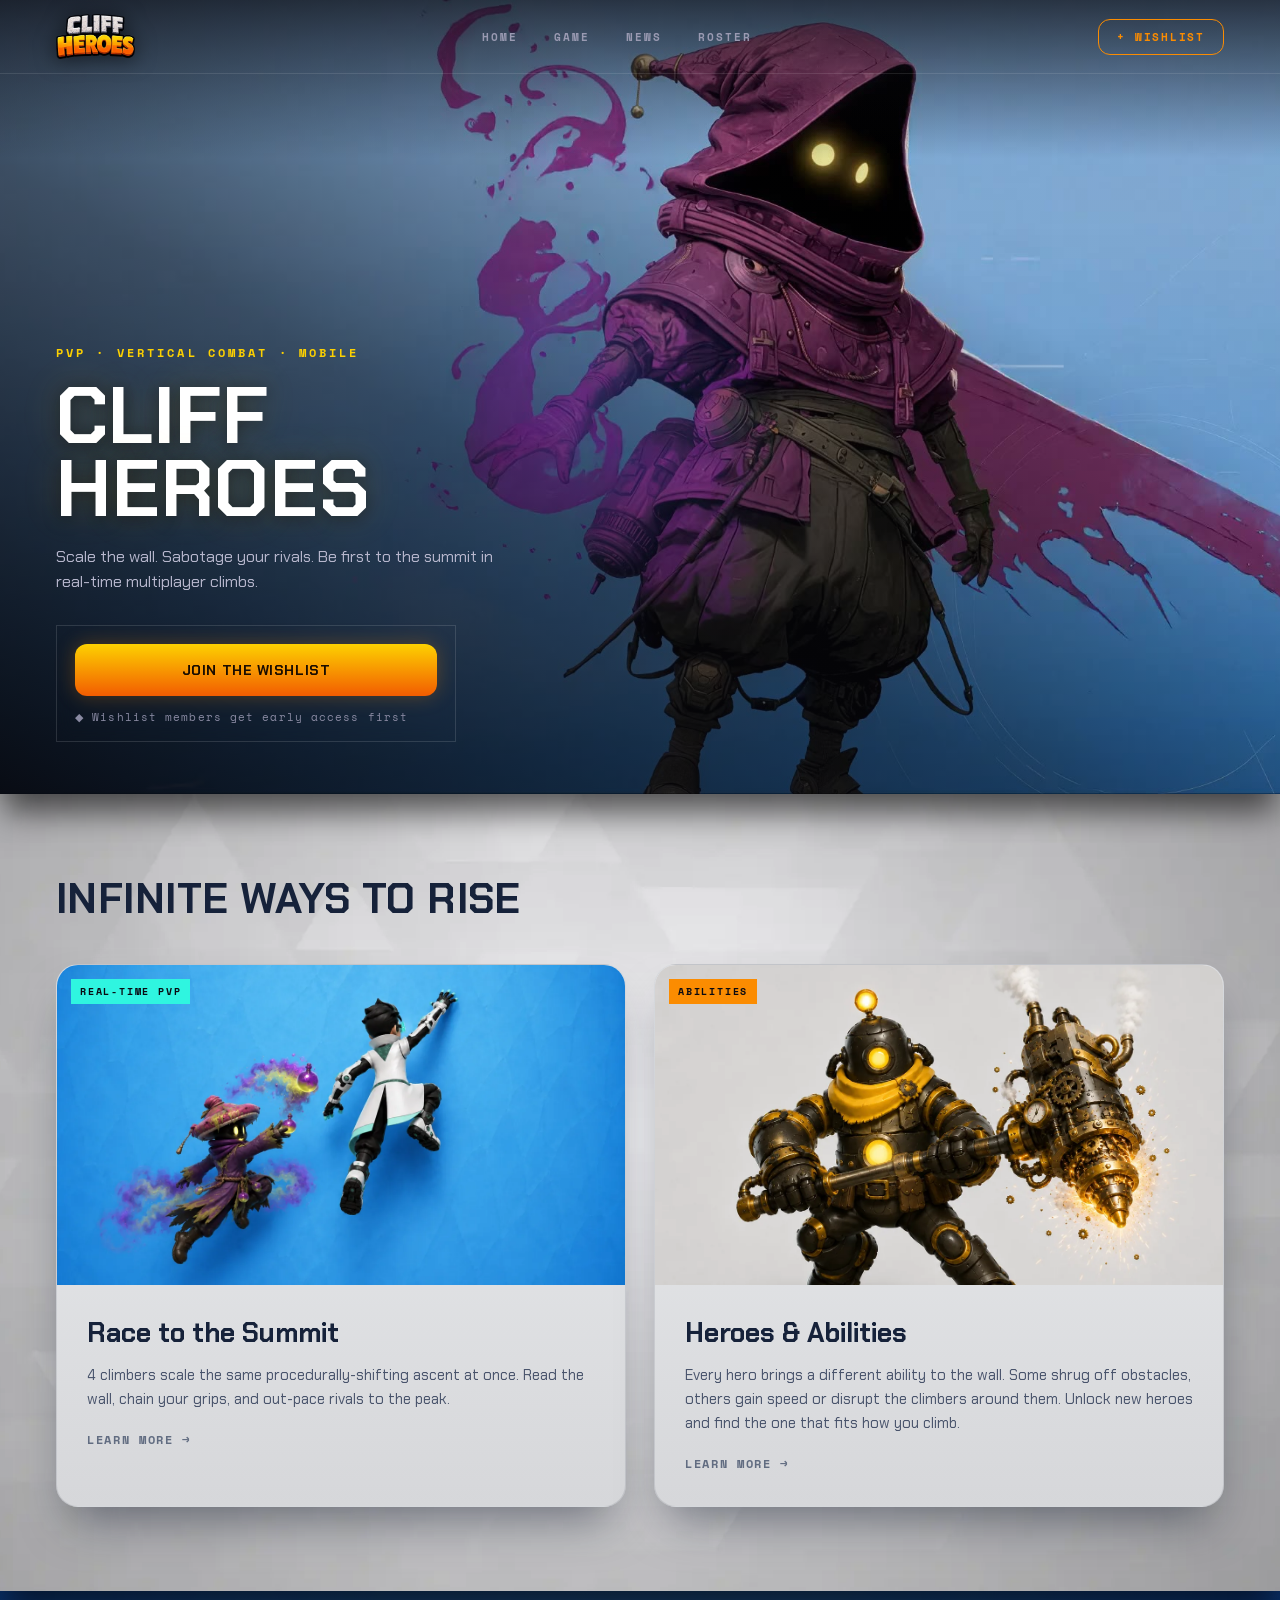
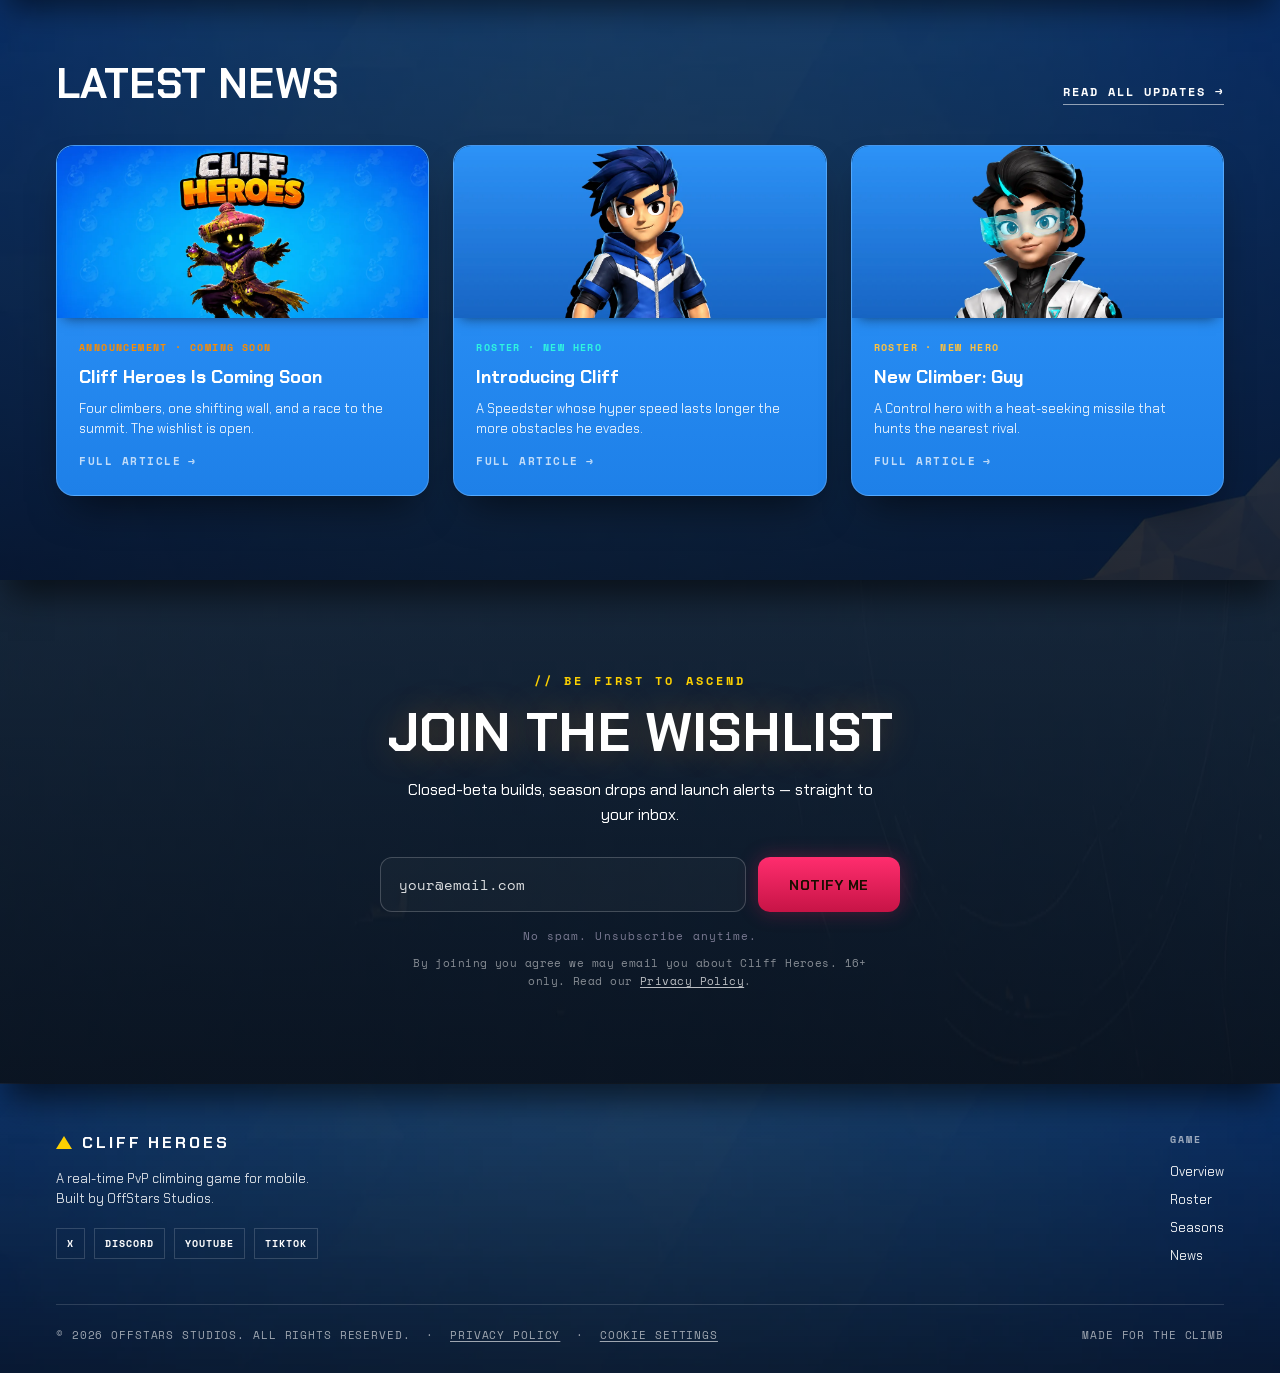
==== index.html @ 2de26230 "Show a FULL ARTICLE cue on news cards The whole news card was already clickable -- .news-card__link:" ====
<!DOCTYPE html>
<html lang="en">
<head>
  <meta charset="utf-8">
  <meta name="viewport" content="width=device-width, initial-scale=1">
  <title>Cliff Heroes - Real-Time PvP Climbing</title>
  <meta name="description" content="Scale the wall. Sabotage your rivals. Be first to the summit in real-time multiplayer climbs. Wishlist Cliff Heroes now.">

  <!-- Icons -->
  <link rel="icon" href="/favicon.ico" sizes="48x48">
  <link rel="icon" href="/assets/favicon-32.png" type="image/png" sizes="32x32">
  <link rel="apple-touch-icon" href="/assets/apple-touch-icon.png">

  <!-- Canonical: /news/<slug> deep links serve this same document, so they
       all point back here rather than competing as duplicate content. -->
  <link rel="canonical" href="https://cliffheroes.com/">

  <!-- Social cards (absolute URLs — crawlers do not resolve relative ones) -->
  <meta property="og:type" content="website">
  <meta property="og:site_name" content="Cliff Heroes">
  <meta property="og:url" content="https://cliffheroes.com/">
  <meta property="og:title" content="Cliff Heroes - Real-Time PvP Climbing">
  <meta property="og:description" content="Scale the wall. Sabotage your rivals. Be first to the summit in real-time multiplayer climbs. Wishlist Cliff Heroes now.">
  <meta property="og:image" content="https://cliffheroes.com/assets/og-image.png">
  <meta property="og:image:width" content="1200">
  <meta property="og:image:height" content="630">
  <meta property="og:image:alt" content="Cliff Heroes logo">
  <meta name="twitter:card" content="summary_large_image">
  <meta name="twitter:title" content="Cliff Heroes - Real-Time PvP Climbing">
  <meta name="twitter:description" content="Scale the wall. Sabotage your rivals. Be first to the summit in real-time multiplayer climbs.">
  <meta name="twitter:image" content="https://cliffheroes.com/assets/og-image.png">

  <!-- Structured data. Only verifiable facts: no ratings, prices or release
       date, since the game is unreleased and none of those exist yet. -->
  <script type="application/ld+json">
  {
    "@context": "https://schema.org",
    "@graph": [
      {
        "@type": "VideoGame",
        "@id": "https://cliffheroes.com/#game",
        "name": "Cliff Heroes",
        "url": "https://cliffheroes.com/",
        "description": "A real-time PvP climbing game for mobile. Four climbers scale the same procedurally-shifting ascent at once, using smoke bombs, grip-traps and alt loadouts to reach the summit first.",
        "image": "https://cliffheroes.com/assets/og-image.png",
        "applicationCategory": "GameApplication",
        "gamePlatform": ["iOS", "Android"],
        "operatingSystem": "iOS, Android",
        "playMode": "MultiPlayer",
        "genre": ["Action", "Sports", "Multiplayer"],
        "inLanguage": "en",
        "publisher": { "@id": "https://cliffheroes.com/#studio" }
      },
      {
        "@type": "Organization",
        "@id": "https://cliffheroes.com/#studio",
        "name": "OffStars Studios",
        "url": "https://cliffheroes.com/",
        "logo": {
          "@type": "ImageObject",
          "url": "https://cliffheroes.com/assets/logo.webp",
          "width": 480,
          "height": 279
        }
      },
      {
        "@type": "WebSite",
        "@id": "https://cliffheroes.com/#website",
        "url": "https://cliffheroes.com/",
        "name": "Cliff Heroes",
        "inLanguage": "en",
        "publisher": { "@id": "https://cliffheroes.com/#studio" }
      }
    ]
  }
  </script>

  <!-- Google Analytics 4 — consent-gated.
       These are dataLayer pushes only: no request, no cookie. gtag.js itself
       is injected by js/consent.js, and only once analytics is allowed. Queuing
       config here keeps dataLayer in the right order, so events fired before
       the visitor decides still resolve correctly if they then accept. -->
  <script>
    window.dataLayer = window.dataLayer || [];
    function gtag(){ dataLayer.push(arguments); }
    gtag('js', new Date());
    gtag('config', 'G-0W4TVPYG7N');
  </script>
  <!-- Vercel Web Analytics (activates once enabled in the Vercel project) -->
  <script>
    window.va = window.va || function () { (window.vaq = window.vaq || []).push(arguments); };
  </script>
  <script defer src="/_vercel/insights/script.js"></script>

  <!-- LCP candidate: paint the hero still as early as possible -->
  <link rel="preload" as="image" href="/assets/hero-poster.jpg" fetchpriority="high">

  <link rel="preconnect" href="https://fonts.googleapis.com">
  <link rel="preconnect" href="https://fonts.gstatic.com" crossorigin>
  <link href="https://fonts.googleapis.com/css2?family=Chakra+Petch:wght@400;500;600;700&family=Space+Mono:wght@400;700&display=swap" rel="stylesheet">
  <link rel="stylesheet" href="/css/styles.css?v=25">
</head>
<body>

  <!-- ============ HERO + NAV ============ -->
  <header class="hero" id="home">
    <!-- preload=metadata: the poster carries first paint, the clip streams in
         after, so the hero video never competes with LCP on mobile -->
    <video class="hero__video" autoplay loop muted playsinline preload="metadata" poster="/assets/hero-poster.jpg">
      <source src="/assets/hero.mp4?v=3" type="video/mp4">
    </video>
    <div class="hero__scrim hero__scrim--corner"></div>
    <div class="hero__scrim hero__scrim--top"></div>

    <nav class="nav" aria-label="Primary">
      <a class="nav__brand" href="#home" aria-label="Cliff Heroes home">
        <img class="nav__logo" src="/assets/logo.webp" alt="Cliff Heroes" width="480" height="279">
      </a>
      <ul class="nav__links">
        <li><a href="#home">HOME</a></li>
        <li><a href="#game">GAME</a></li>
        <li><a href="#news">NEWS</a></li>
        <li><a href="#roster">ROSTER</a></li>
      </ul>
      <a class="btn btn--wishlist-outline nav__cta" href="#wishlist" data-hover-btn>+ WISHLIST</a>
      <button class="nav__burger" aria-label="Open menu" aria-expanded="false" aria-controls="mobile-menu">
        <span></span><span></span><span></span>
      </button>
    </nav>

    <!-- Mobile slide-down menu -->
    <div class="mobile-menu" id="mobile-menu" hidden>
      <div class="mobile-menu__inner">
        <a href="#home">HOME</a>
        <a href="#game">GAME</a>
        <a href="#news">NEWS</a>
        <a href="#roster">ROSTER</a>
        <a class="btn btn--wishlist-outline" href="#wishlist" data-hover-btn>+ WISHLIST</a>
      </div>
    </div>

    <div class="hero__content">
      <p class="kicker kicker--accent">PVP · VERTICAL COMBAT · MOBILE</p>
      <h1 class="hero__title">CLIFF <br>HEROES</h1>
      <p class="hero__lede">Scale the wall. Sabotage your rivals. Be first to the summit in real-time multiplayer climbs.</p>

      <div class="hero__cta">
        <div class="hero__cta-buttons">
          <a class="btn btn--primary" href="#wishlist" data-hover-btn>JOIN THE WISHLIST</a>
        </div>
        <p class="hero__cta-meta"><span aria-hidden="true">◆</span> Wishlist members get early access first</p>
      </div>
    </div>
  </header>

  <!-- ============ BLUE-SKY PLATE (features + news + wishlist) ============ -->
  <main class="plate">

    <!-- FEATURES -->
    <section class="features section--texture-grey" id="game">
      <div class="wrap">
        <h2 class="section-title section-title--dark">INFINITE WAYS TO RISE</h2>
        <div class="features__grid">

          <article class="feature-card" data-hover-btn>
            <div class="feature-card__media feature-card__media--teal" data-pvp-card>
              <img class="feature-card__img" src="/assets/feature-climber.webp" alt="A climber scaling the wall" loading="lazy">
              <video class="feature-card__video" data-pvp-video muted playsinline preload="none" src="/assets/feature-pvp.mp4?v=3"></video>
              <span class="tag tag--teal">REAL-TIME PVP</span>
            </div>
            <div class="feature-card__body">
              <h3>Race to the Summit</h3>
              <p>4 climbers scale the same procedurally-shifting ascent at once. Read the wall, chain your grips, and out-pace rivals to the peak.</p>
              <p class="learn-more"><button class="feature-card__link" type="button" data-article="race-to-the-summit">LEARN MORE <span aria-hidden="true">→</span></button></p>
            </div>
          </article>

          <article class="feature-card" data-hover-btn>
            <div class="feature-card__media feature-card__media--pink" data-pvp-card>
              <img class="feature-card__img" src="/assets/feature-saboteur.webp" alt="A saboteur climber deploying abilities" loading="lazy">
              <video class="feature-card__video" data-pvp-video muted playsinline preload="none" src="/assets/feature-sabotage.mp4?v=2"></video>
              <span class="tag tag--pink">ABILITIES</span>
            </div>
            <div class="feature-card__body">
              <h3>Heroes &amp; Abilities</h3>
              <p>Every hero brings a different ability to the wall. Some shrug off obstacles, others gain speed or disrupt the climbers around them. Unlock new heroes and find the one that fits how you climb.</p>
              <p class="learn-more"><button class="feature-card__link" type="button" data-article="heroes-and-abilities">LEARN MORE <span aria-hidden="true">→</span></button></p>
            </div>
          </article>

        </div>
      </div>
    </section>

    <!-- NEWS -->
    <section class="news section--texture-blue" id="news">
      <div class="wrap">
        <div class="news__head">
          <h2 class="section-title section-title--light">LATEST NEWS</h2>
          <a class="news__all" href="#news">READ ALL UPDATES <span aria-hidden="true">→</span></a>
        </div>
        <div class="news__grid">

          <article class="news-card" data-hover-btn>
            <div class="news-card__thumb news-card__thumb--image news-card__thumb--top">
              <img src="/assets/news-coming-soon.webp" alt="Pedro the Alchemist with the Cliff Heroes logo and a coming soon banner" width="1200" height="675" loading="lazy">
            </div>
            <div class="news-card__body">
              <p class="news-card__meta news-card__meta--pink">ANNOUNCEMENT · COMING SOON</p>
              <h4><button class="news-card__link" type="button" data-article="coming-soon">Cliff Heroes Is Coming Soon</button></h4>
              <p class="news-card__excerpt">Four climbers, one shifting wall, and a race to the summit. The wishlist is open.</p>
              <p class="news-card__more" aria-hidden="true">FULL ARTICLE <span>&rarr;</span></p>
            </div>
          </article>

          <article class="news-card" data-hover-btn>
            <div class="news-card__thumb news-card__thumb--image">
              <img src="/assets/hero-cliff.webp" alt="Cliff, a Speedster hero in a blue jacket" width="1200" height="675" loading="lazy">
            </div>
            <div class="news-card__body">
              <p class="news-card__meta news-card__meta--teal">ROSTER · NEW HERO</p>
              <h4><button class="news-card__link" type="button" data-article="introducing-cliff">Introducing Cliff</button></h4>
              <p class="news-card__excerpt">A Speedster whose hyper speed lasts longer the more obstacles he evades.</p>
              <p class="news-card__more" aria-hidden="true">FULL ARTICLE <span>&rarr;</span></p>
            </div>
          </article>

          <article class="news-card" data-hover-btn>
            <div class="news-card__thumb news-card__thumb--image">
              <img src="/assets/hero-guy.webp" alt="Guy, a Control hero wearing a visor" width="1200" height="675" loading="lazy">
            </div>
            <div class="news-card__body">
              <p class="news-card__meta news-card__meta--gold">ROSTER · NEW HERO</p>
              <h4><button class="news-card__link" type="button" data-article="new-climber-guy">New Climber: Guy</button></h4>
              <p class="news-card__excerpt">A Control hero with a heat-seeking missile that hunts the nearest rival.</p>
              <p class="news-card__more" aria-hidden="true">FULL ARTICLE <span>&rarr;</span></p>
            </div>
          </article>

        </div>
        <a class="btn btn--updates" href="#news" data-hover-btn>READ ALL UPDATES <span aria-hidden="true">→</span></a>
      </div>
    </section>

    <!-- WISHLIST BAND -->
    <section class="wishlist" id="wishlist" data-wishlist-section>
      <video class="wishlist__video" data-wishlist-video muted playsinline preload="metadata" src="/assets/wishlist.mp4?v=2"></video>
      <div class="wishlist__scrim"></div>
      <div class="wrap wishlist__inner">
        <p class="kicker kicker--accent">// BE FIRST TO ASCEND</p>
        <h2 class="wishlist__title">JOIN THE WISHLIST</h2>
        <p class="wishlist__lede">Closed-beta builds, season drops and launch alerts — straight to your inbox.</p>

        <form class="wishlist__form" novalidate>
          <input class="wishlist__input" type="email" name="email" placeholder="your@email.com" aria-label="Email address" required>
          <!-- honeypot: invisible to humans, bots fill it and get silently dropped -->
          <input class="wishlist__hp" type="text" name="team_name" tabindex="-1" autocomplete="off" aria-hidden="true">
          <button class="btn btn--primary wishlist__submit" type="submit" data-hover-btn data-wishlist-btn>NOTIFY ME</button>
        </form>
        <p class="wishlist__note" role="status">No spam. Unsubscribe anytime.</p>
        <p class="wishlist__fineprint">
          By joining you agree we may email you about Cliff Heroes. 16+ only.
          Read our <a href="/privacy">Privacy Policy</a>.
        </p>
      </div>
    </section>

  </main>

  <!-- ============ FOOTER ============ -->
  <footer class="footer section--texture-blue" id="roster">
    <div class="wrap">
      <div class="footer__top">
        <div class="footer__brand">
          <div class="footer__logo">
            <span class="brand-mark" aria-hidden="true"></span>
            <span class="brand-name">CLIFF HEROES</span>
          </div>
          <p class="footer__blurb">A real-time PvP climbing game for mobile. Built by OffStars Studios.</p>
          <div class="footer__socials">
            <a href="#">X</a>
            <a href="#">DISCORD</a>
            <a href="#">YOUTUBE</a>
            <a href="#">TIKTOK</a>
          </div>
        </div>
        <nav class="footer__cols" aria-label="Footer">
          <div class="footer__col">
            <p class="footer__col-title">GAME</p>
            <a href="#game">Overview</a>
            <a href="#roster">Roster</a>
            <a href="#">Seasons</a>
            <a href="#news">News</a>
          </div>
        </nav>
      </div>
      <div class="footer__bar">
        <span>© 2026 OFFSTARS STUDIOS. ALL RIGHTS RESERVED. &nbsp;&middot;&nbsp; <a class="footer__legal" href="/privacy">PRIVACY POLICY</a> &nbsp;&middot;&nbsp; <button class="footer__legal footer__legal--btn" type="button" data-consent-settings>COOKIE SETTINGS</button></span>
        <span>MADE FOR THE CLIMB</span>
      </div>
    </div>
  </footer>

  <script src="/js/consent.js?v=1"></script>
  <script src="/js/news-data.js?v=6"></script>
  <script src="/js/main.js?v=19"></script>
</body>
</html>
---- css/styles.css ----
/* ============================================================
   The Ascenders — Landing Page
   Neon-noir aesthetic. Recreated from the design handoff.
   ============================================================ */

:root {
  --bg-noir:      #07070c;
  --teal:         #2ff5e0;
  /* Primary accent: sampled from the "HEROES" lettering in the logo */
  --primary:      #fb8c01;        /* representative solid (mid of the gradient) */
  --primary-hover:#e06a01;
  --primary-glow: 251, 140, 1;    /* rgb triplet for rgba() glows */
  --primary-top:  #fdd101;        /* logo gradient: golden yellow */
  --primary-bot:  #f25c01;        /* logo gradient: deep orange */
  --primary-top-h:#fdc501;
  --primary-bot-h:#dd4f01;
  /* logo yellow, used for accents outside the buttons */
  --yellow:       #fdd101;
  --yellow-glow:  253, 209, 1;
  --gold:         #ffc23d;
  --text-light:   #e9e9f2;
  --text-mut:     #b6b6cc;
  --ink:          #16223a;   /* dark headings on light cards */
  --ink-soft:     #48536b;
  --ink-faint:    #616c81;
  --frame-a:      #435a73;
  --frame-b:      #435b74;

  --font-display: 'Chakra Petch', sans-serif;
  --font-mono:    'Space Mono', monospace;

  --wrap-max:     1440px;
  --pad-x:        56px;
}

* { box-sizing: border-box; }

html { scroll-behavior: smooth; }

body {
  margin: 0;
  font-family: var(--font-display);
  color: var(--text-light);
  background: linear-gradient(180deg, var(--frame-a), var(--frame-b));
  -webkit-font-smoothing: antialiased;
  overflow-x: hidden;
}

::selection { background: var(--primary); color: #fff; }

img, video { display: block; }

a { color: inherit; text-decoration: none; }

.wrap {
  max-width: var(--wrap-max);
  margin: 0 auto;
  padding-left: var(--pad-x);
  padding-right: var(--pad-x);
}

/* ---------- shared bits ---------- */
.kicker {
  margin: 0;
  font: 700 12px var(--font-mono);
  letter-spacing: .26em;
}
.kicker--accent { color: var(--yellow); }

.brand-mark {
  width: 0; height: 0;
  border-left: 9px solid transparent;
  border-right: 9px solid transparent;
  border-bottom: 15px solid var(--yellow);
  filter: drop-shadow(0 0 6px rgba(var(--yellow-glow), .7));
}
.brand-name {
  font: 700 19px var(--font-display);
  letter-spacing: .2em;
  color: #fff;
}

.section-title {
  margin: 0;
  font: 700 clamp(30px, 3.4vw, 42px)/1.0 var(--font-display);
  letter-spacing: .01em;
}
.section-title--dark  { color: var(--ink); }
.section-title--light { color: #fff; }

/* ---------- buttons ---------- */
.btn {
  display: inline-flex;
  align-items: center;
  gap: 8px;
  border-radius: 12px;
  font: 700 14px var(--font-display);
  letter-spacing: .04em;
  cursor: pointer;
  border: 1px solid transparent;
  white-space: nowrap;
  transition: outline-color .15s ease, transform .15s ease;
}
[data-hover-btn] { outline: 2px solid transparent; outline-offset: 3px; }
[data-hover-btn]:hover { outline-color: #fff; }

.btn--primary {
  /* flat brand gradient lifted straight from the logo's HEROES lettering.
     origin/repeat are pinned so the 1px transparent border on .btn doesn't
     fall outside the gradient box and wrap to the opposite end colour. */
  background-image: linear-gradient(180deg, var(--primary-top), var(--primary-bot));
  background-origin: border-box;
  background-repeat: no-repeat;
  color: #1a0d00;
  padding: 16px 28px;
  box-shadow: 0 0 20px rgba(var(--primary-glow), .28);
  transition: background .15s ease, box-shadow .15s ease, outline-color .15s ease, transform .15s ease;
}
.btn--primary:hover {
  /* background-image (not the `background` shorthand) so background-origin
     stays border-box and the 1px border edge keeps matching the gradient */
  background-image: linear-gradient(180deg, var(--primary-top-h), var(--primary-bot-h));
  box-shadow: 0 0 24px rgba(var(--primary-glow), .38);
}
.btn--ghost {
  border-color: var(--teal);
  color: var(--teal);
  padding: 16px 26px;
  background: transparent;
}
.btn--wishlist-outline {
  border-color: var(--primary);
  color: var(--primary);
  padding: 9px 18px;
  font: 700 11px var(--font-mono);
  letter-spacing: .16em;
  transition: border-color .15s ease, color .15s ease, outline-color .15s ease;
}
.btn--wishlist-outline:hover {
  border-color: var(--primary-hover);
  color: var(--primary-hover);
}
.btn--updates {
  display: none; /* mobile-only list button; shown < 900px */
  justify-content: center;
  width: 100%;
  margin-top: 20px;
  padding: 13px;
  border-color: rgba(255,255,255,.55);
  color: #fff;
  font: 700 11px var(--font-mono);
  letter-spacing: .14em;
}

/* ============================================================
   HERO + NAV
   ============================================================ */
.hero {
  position: relative;
  min-height: 794px;
  overflow: hidden;
  z-index: 5;
  box-shadow: 0 22px 30px -4px rgba(0,0,0,.6);
}
.hero__video {
  position: absolute; inset: 0;
  width: 100%; height: 100%;
  object-fit: cover; object-position: center;
  z-index: 0;
}
.hero__scrim { position: absolute; inset: 0; z-index: 1; pointer-events: none; }
.hero__scrim--corner {
  background: linear-gradient(to top right, rgba(7,7,12,.96) 0%, rgba(7,7,12,.6) 40%, rgba(7,7,12,.1) 70%);
}
.hero__scrim--top {
  background: linear-gradient(to bottom, rgba(7,7,12,.72) 0%, transparent 20%);
}

/* nav */
.nav {
  position: relative;
  z-index: 3;
  display: flex;
  align-items: center;
  justify-content: space-between;
  flex-wrap: wrap;
  gap: 14px;
  min-height: 74px;
  padding: 13px var(--pad-x);
  border-bottom: 1px solid rgba(255,255,255,.1);
  max-width: var(--wrap-max);
  margin: 0 auto;
}
.nav__brand { display: flex; align-items: center; gap: 11px; }
.nav__logo {
  height: 46px;
  width: auto;
  object-fit: contain;
  /* lifts the logo off the video without a hard box */
  filter: drop-shadow(0 2px 10px rgba(0,0,0,.55));
}
.nav__links {
  display: flex;
  align-items: center;
  gap: 36px;
  margin: 0; padding: 0;
  list-style: none;
  font: 700 11px var(--font-mono);
  letter-spacing: .18em;
  color: #9a9ab2;
}
.nav__links a { transition: color .15s ease; }
.nav__links a:hover { color: #fff; }

.nav__burger {
  display: none;
  width: 44px; height: 44px;      /* touch minimum; bars stay 20px */
  margin-right: -11px;            /* keeps the glyph optically on the edge */
  flex-direction: column;
  align-items: center;
  justify-content: center;
  gap: 4px;
  background: none;
  border: 0;
  padding: 0;
  cursor: pointer;
}
.nav__burger span {
  width: 20px; height: 2px;
  background: #d4d4e2;
  border-radius: 1px;
  transition: transform .25s ease, opacity .18s ease, background-color .18s ease;
}
/* Open state folds the three bars into an X. Bars sit 6px either side of
   centre (2px tall, 4px gap), so 6px of travel meets in the middle. */
.nav__burger[aria-expanded="true"] span { background: #fff; }
.nav__burger[aria-expanded="true"] span:nth-child(1) { transform: translateY(6px) rotate(45deg); }
.nav__burger[aria-expanded="true"] span:nth-child(2) { opacity: 0; transform: scaleX(.3); }
.nav__burger[aria-expanded="true"] span:nth-child(3) { transform: translateY(-6px) rotate(-45deg); }

.mobile-menu[hidden] { display: none; }
/* Opens by animating grid-template-rows 0fr -> 1fr, which resolves to the
   content's own height, so the reveal stays exact if the menu ever gains a
   link. The row must own the height alone: block padding on __inner cannot
   shrink below itself and would leave a strip showing when collapsed, so the
   vertical rhythm is carried by child margins instead. */
.mobile-menu {
  position: relative;
  z-index: 3;
  display: grid;
  grid-template-rows: 0fr;
  background: rgba(7,7,12,.92);
  border-bottom: 1px solid rgba(255,255,255,.1);
  transition: grid-template-rows .34s cubic-bezier(.32,.72,0,1);
}
.mobile-menu.is-open { grid-template-rows: 1fr; }
.mobile-menu__inner {
  min-height: 0;
  overflow: hidden;
  display: flex;
  flex-direction: column;
  gap: 4px;
  padding-inline: var(--pad-x);
}
.mobile-menu__inner > :first-child { margin-top: 10px; }
/* Items rise in behind the panel, staggered, so the reveal reads as one
   motion rather than a box that snaps open. Closing drops the delays so
   everything leaves together. */
.mobile-menu__inner > * {
  opacity: 0;
  transform: translateY(-6px);
  transition: opacity .2s ease, transform .2s ease;
}
.mobile-menu.is-open .mobile-menu__inner > * {
  opacity: 1;
  transform: none;
  transition-duration: .28s;
}
.mobile-menu.is-open .mobile-menu__inner > :nth-child(1) { transition-delay: .05s; }
.mobile-menu.is-open .mobile-menu__inner > :nth-child(2) { transition-delay: .09s; }
.mobile-menu.is-open .mobile-menu__inner > :nth-child(3) { transition-delay: .13s; }
.mobile-menu.is-open .mobile-menu__inner > :nth-child(4) { transition-delay: .17s; }
.mobile-menu.is-open .mobile-menu__inner > :nth-child(5) { transition-delay: .21s; }
/* :not(.btn) matters: this rule outranks .btn--wishlist-outline, so without
   it the CTA loses its horizontal padding and renders cramped. */
.mobile-menu a:not(.btn) {
  font: 700 12px var(--font-mono);
  letter-spacing: .18em;
  color: #cfcfe0;
  padding: 12px 0;
}
.mobile-menu .btn {
  align-self: stretch;      /* full-width CTA reads as deliberate */
  justify-content: center;
  margin-top: 12px;
  margin-bottom: 18px;      /* stands in for the panel's old bottom padding */
}

/* hero content */
.hero__content {
  position: absolute;
  left: var(--pad-x);
  bottom: 52px;
  max-width: 660px;
  z-index: 2;
}
.hero__content .kicker { margin-bottom: 18px; }
.hero__title {
  margin: 0;
  font: 700 clamp(48px, 6.2vw, 86px)/0.92 var(--font-display);
  letter-spacing: .01em;
  color: #fff;
  /* subtle warm halo + a soft dark shadow to keep the type legible on video */
  text-shadow: 0 0 38px rgba(var(--yellow-glow), .18), 0 2px 16px rgba(7,7,12,.5);
}
.hero__lede {
  margin: 20px 0 0;
  max-width: 440px;
  font: 400 16px/1.55 var(--font-display);
  color: var(--text-mut);
}
.hero__cta {
  margin-top: 30px;
  display: inline-block;
  min-width: 400px;
  backdrop-filter: blur(8px);
  border: 1px solid rgba(255,255,255,.13);
  padding: 18px 18px 16px;
}
.hero__cta-buttons { display: flex; gap: 12px; flex-wrap: wrap; }
/* single CTA fills the width of its framed container */
.hero__cta-buttons .btn { flex: 1; justify-content: center; }
.hero__cta-meta {
  margin: 13px 0 0;
  font: 400 11px var(--font-mono);
  letter-spacing: .1em;
  color: #8a8aa2;
}

/* ============================================================
   BLUE-SKY PLATE
   ============================================================ */
.plate {
  position: relative;
  z-index: 2;
  background:
    linear-gradient(rgba(7,14,26,.55), rgba(7,14,26,.55)),
    url('../assets/section-bg.webp') center top / 100% 100% no-repeat;
}
.section--texture-grey {
  background: url('../assets/texture-grey.webp') center / cover no-repeat;
}
.section--texture-blue {
  background:
    /* Dark noir wash: pulls the bright blue plate toward the page's #07070c base */
    linear-gradient(rgba(9,12,26,.66), rgba(7,9,18,.86)),
    url('../assets/texture-blue.webp') center / cover no-repeat;
}

/* ---------- FEATURES ---------- */
.features {
  position: relative;
  z-index: 4;
  padding: 84px 0;
  box-shadow: 0 24px 30px -8px rgba(0,0,0,.55);
}
.features__grid {
  display: grid;
  grid-template-columns: repeat(auto-fit, minmax(300px, 1fr));
  gap: 28px;
  margin-top: 44px;
}
.feature-card {
  border: 1px solid rgba(20,32,54,.10);
  border-radius: 22px;
  overflow: hidden;
  background: linear-gradient(180deg, #eceef0, #d6d7da);
  box-shadow: 0 26px 48px -16px rgba(15,23,42,.5);
}
.feature-card__media {
  position: relative;
  height: 320px;
  overflow: hidden;
  cursor: pointer;
  background: #e8e8ee;
}
.feature-card__media--teal {
  background: radial-gradient(circle at 50% 55%, rgba(47,245,224,.16), transparent 62%), #e8e8ee;
}
.feature-card__media--pink {
  background: radial-gradient(circle at 50% 55%, rgba(var(--primary-glow),.18), transparent 62%), #e8e8ee;
}
.feature-card__img {
  position: absolute; inset: 0;
  width: 100%; height: 100%;
  object-fit: cover;
  object-position: center 22%;
}
.feature-card__media--pink .feature-card__img { object-position: center 18%; }
.feature-card__video {
  position: absolute; inset: 0;
  width: 100%; height: 100%;
  object-fit: cover;
  opacity: 0;
  transition: opacity .25s ease;
  z-index: 1;
  pointer-events: none;
}
.feature-card__body { padding: 30px 30px 34px; }
.feature-card__body h3 {
  margin: 0;
  font: 700 27px var(--font-display);
  color: var(--ink);
}
.feature-card__body p {
  margin: 13px 0 0;
  font: 400 15px/1.6 var(--font-display);
  color: var(--ink-soft);
}
.learn-more {
  margin-top: 20px !important;
  font: 700 12px var(--font-mono) !important;
  letter-spacing: .14em;
  color: var(--ink-faint) !important;
}
/* The card opens its article; this button carries keyboard access while the
   whole card handles pointer clicks (see main.js). */
.feature-card { cursor: pointer; }
.feature-card__link {
  margin: 0; padding: 0; border: 0;
  background: none;
  font: inherit;
  letter-spacing: inherit;
  color: inherit;
  cursor: pointer;
}
.feature-card__link:focus { outline: none; }
.feature-card__link:focus-visible { outline: 2px solid var(--ink); outline-offset: 3px; }
@supports selector(:has(*)) {
  .feature-card__link:focus-visible { outline: none; }
  .feature-card:has(.feature-card__link:focus-visible) { outline: 2px solid #fff; outline-offset: 3px; }
}

.tag {
  position: absolute;
  top: 14px; left: 14px;
  z-index: 2;
  font: 700 10px var(--font-mono);
  letter-spacing: .18em;
  color: #0a0a12;
  padding: 5px 9px;
}
.tag--teal { background: var(--teal); }
.tag--pink { background: var(--primary); }

/* ---------- NEWS ---------- */
.news {
  position: relative;
  z-index: 3;
  padding: 72px 0 84px;
  box-shadow: 0 24px 30px -8px rgba(0,0,0,.55);
}
.news__head {
  display: flex;
  align-items: flex-end;
  justify-content: space-between;
  gap: 24px;
}
.news__all {
  font: 700 12px var(--font-mono);
  letter-spacing: .16em;
  color: #fff;
  border-bottom: 1px solid rgba(255,255,255,.55);
  padding-bottom: 4px;
}
.news__grid {
  display: grid;
  grid-template-columns: repeat(auto-fit, minmax(230px, 1fr));
  gap: 24px;
  margin-top: 40px;
}
.news-card {
  background: linear-gradient(180deg, #2f97fd, #1e80e8);
  border: 1px solid rgba(255,255,255,.18);
  border-radius: 18px;
  overflow: hidden;
  box-shadow: 0 22px 40px -16px rgba(0,0,0,.6);
  position: relative;   /* anchors the stretched link below */
  cursor: pointer;
}
/* The title button is the real control; ::after stretches its hit area over
   the whole card, so the card is clickable while the markup stays valid and
   the <h4> heading (and its accessible name) is preserved. */
.news-card__link {
  margin: 0;
  padding: 0;
  border: 0;
  background: none;
  font: inherit;
  color: inherit;
  text-align: left;
  cursor: pointer;
}
.news-card__link::after {
  content: "";
  position: absolute;
  inset: 0;
  z-index: 1;
}
/* Keyboard-only focus ring. :focus-within would also match when focus is
   restored to the card after closing the overlay, leaving a stuck outline. */
.news-card__link:focus { outline: none; }
.news-card__link:focus-visible { outline: 2px solid #fff; outline-offset: 3px; }
/* Where :has() is supported, lift the ring to the whole card. */
@supports selector(:has(*)) {
  .news-card__link:focus-visible { outline: none; }
  .news-card:has(.news-card__link:focus-visible) { outline: 2px solid #fff; outline-offset: 3px; }
}
.news-card__thumb {
  height: 172px;
  display: flex;
  align-items: center;
  justify-content: center;
  background: repeating-linear-gradient(135deg, #1c3554, #1c3554 9px, #122843 9px, #122843 18px);
  font: 700 10px var(--font-mono);
  letter-spacing: .16em;
  color: #5a5a72;
}
/* Thumb carrying real art instead of the striped placeholder.
   The art's own blue background sits right against the blue card, so a soft
   shadow casts onto the body to separate the two. */
.news-card__thumb--image {
  padding: 0;
  background: #0a0f1c;
  position: relative;
  z-index: 1;
  box-shadow: 0 7px 12px -7px rgba(4, 10, 24, .6);
}
.news-card__thumb--image img {
  width: 100%; height: 100%;
  object-fit: cover;
  display: block;
}
/* The Coming Soon banner carries the logo along its top edge, and the card is
   wider than 16:9, so a centred crop slices straight through it. Anchor to the
   top instead; the cost is Pedro's lower body, which the strip never fit. */
.news-card__thumb--top img { object-position: center top; }

.news-card__body { padding: 22px 22px 26px; }
.news-card__meta {
  margin: 0;
  font: 700 10px var(--font-mono);
  letter-spacing: .14em;
}
.news-card__meta--pink { color: var(--primary); }
.news-card__meta--teal { color: var(--teal); }
.news-card__meta--gold { color: var(--gold); }
.news-card__body h4 {
  margin: 11px 0 0;
  font: 700 18px/1.25 var(--font-display);
  color: #fff;
}
.news-card__excerpt {
  margin: 10px 0 0;
  font: 400 13px/1.55 var(--font-display);
  color: rgba(255,255,255,.85);
}
/* Click affordance on news cards. The whole card is already clickable via
   .news-card__link::after (a stretched link), but nothing said so -- on mobile
   especially, where the excerpt is hidden and only a title showed. Purely
   decorative: making it a second button would nest an interactive element
   inside the stretched link and double-fire the overlay. */
.news-card__more {
  display: flex;
  align-items: center;
  gap: 7px;
  margin: 14px 0 0;
  font: 700 11px var(--font-mono);
  letter-spacing: .14em;
  color: rgba(255,255,255,.72);
  transition: color .15s ease;
}
.news-card__more span { transition: transform .15s ease; }
.news-card:hover .news-card__more { color: #fff; }
.news-card:hover .news-card__more span { transform: translateX(3px); }

/* ---------- WISHLIST BAND ---------- */
.wishlist {
  position: relative;
  z-index: 2;
  padding: 92px var(--pad-x);
  text-align: center;
  overflow: hidden;
  box-shadow: 0 24px 30px -8px rgba(0,0,0,.6);
}
.wishlist__video {
  position: absolute; inset: 0;
  width: 100%; height: 100%;
  object-fit: cover;
  z-index: 0;
  pointer-events: none;
}
.wishlist__scrim {
  position: absolute; inset: 0;
  background: linear-gradient(180deg, rgba(7,7,12,.55), rgba(7,7,12,.78));
  z-index: 1;
  pointer-events: none;
}
.wishlist__inner { position: relative; z-index: 2; padding: 0; }
.wishlist__title {
  margin: 16px auto 0;
  max-width: 760px;
  font: 700 54px/1.02 var(--font-display);
  color: #fff;
  text-shadow: 0 0 36px rgba(var(--primary-glow),.3);
}
.wishlist__lede {
  margin: 18px auto 0;
  max-width: 480px;
  font: 400 16px/1.55 var(--font-display);
  color: #fff;
}
.wishlist__form {
  margin: 30px auto 0;
  display: flex;
  gap: 12px;
  justify-content: center;
  max-width: 520px;
}
.wishlist__input {
  flex: 1;
  min-width: 0;
  border: 1px solid rgba(255,255,255,.2);
  background: rgba(255,255,255,.03);
  padding: 16px 18px;
  border-radius: 12px;
  text-align: left;
  font: 400 14px var(--font-mono);
  color: #fff;
}
.wishlist__input::placeholder { color: rgba(255,255,255,.85); }
.wishlist__input:focus {
  outline: 2px solid var(--teal);
  outline-offset: 2px;
}
.wishlist__submit { padding: 16px 30px; }
.wishlist__submit[disabled] { opacity: .65; cursor: wait; }
/* honeypot field: removed from every human interaction path */
.wishlist__hp {
  position: absolute;
  left: -9999px;
  width: 1px; height: 1px;
  opacity: 0;
  pointer-events: none;
}
.wishlist__note {
  margin-top: 16px;
  font: 400 11px var(--font-mono);
  letter-spacing: .1em;
  color: #7a7a92;
}
.wishlist__note--ok { color: var(--teal); }
.wishlist__note--err { color: var(--primary); }

/* ============================================================
   FOOTER
   ============================================================ */
.footer {
  position: relative;
  z-index: 1;
  border-top: 1px solid rgba(255,255,255,.07);
  padding: 48px 0 30px;
}
.footer__top {
  display: flex;
  justify-content: space-between;
  flex-wrap: wrap;
  gap: 48px;
}
.footer__brand { max-width: 280px; }
.footer__logo { display: flex; align-items: center; gap: 10px; }
.footer__logo .brand-mark {
  border-left-width: 8px; border-right-width: 8px; border-bottom-width: 13px;
  filter: none;
}
.footer__logo .brand-name { font-size: 16px; letter-spacing: .18em; }
.footer__blurb {
  margin: 16px 0 0;
  font: 400 13px/1.6 var(--font-display);
  color: rgba(255,255,255,.82);
}
.footer__socials {
  display: flex;
  gap: 9px;
  margin-top: 18px;
  font: 700 10px var(--font-mono);
  letter-spacing: .1em;
  color: #fff;
}
.footer__socials a {
  border: 1px solid rgba(255,255,255,.16);
  padding: 7px 10px;
  transition: border-color .15s ease;
}
.footer__socials a:hover { border-color: rgba(255,255,255,.5); }

.footer__cols { display: flex; gap: 72px; flex-wrap: wrap; }
.footer__col { display: flex; flex-direction: column; gap: 11px; }
.footer__col-title {
  margin: 0 0 5px;
  font: 700 10px var(--font-mono);
  letter-spacing: .2em;
  color: rgba(255,255,255,.6);
}
.footer__col a {
  font: 400 13px var(--font-display);
  color: rgba(255,255,255,.9);
  transition: color .15s ease;
}
.footer__col a:hover { color: #fff; }

.footer__bar {
  margin-top: 40px;
  padding-top: 22px;
  border-top: 1px solid rgba(255,255,255,.14);
  display: flex;
  justify-content: space-between;
  gap: 12px;
  flex-wrap: wrap;
  font: 400 11px var(--font-mono);
  letter-spacing: .08em;
  color: rgba(255,255,255,.6);
}

/* ============================================================
   404 PAGE
   ============================================================ */
.notfound {
  min-height: 100vh;
  min-height: 100dvh;
  display: flex;
  align-items: center;
  justify-content: center;
  padding: 48px var(--pad-x);
  background:
    linear-gradient(rgba(7,14,26,.72), rgba(7,14,26,.92)),
    url('../assets/section-bg.webp') center / cover no-repeat, var(--bg-noir);
  text-align: center;
}
.notfound__inner { max-width: 560px; }
.notfound__brand img {
  width: 200px; height: auto; margin: 0 auto 34px;
  filter: drop-shadow(0 2px 12px rgba(0,0,0,.55));
}
.notfound .kicker { margin-bottom: 16px; }
.notfound__title {
  margin: 0;
  font: 700 clamp(34px, 6vw, 58px)/1.0 var(--font-display);
  color: #fff;
  text-shadow: 0 0 38px rgba(var(--yellow-glow), .18), 0 2px 16px rgba(7,7,12,.5);
}
.notfound__lede {
  margin: 20px auto 32px;
  max-width: 420px;
  font: 400 16px/1.6 var(--font-display);
  color: var(--text-mut);
}
.notfound .btn--primary { justify-content: center; }

/* ============================================================
   ARTICLE OVERLAY — full article in a modal, opened from a news card
   Structure/spacing/motion per the design handoff; palette mapped onto
   this site's tokens (the handoff's pink was retired for the logo orange).
   ============================================================ */
@keyframes artScrimIn { from { opacity: 0; } to { opacity: 1; } }
@keyframes artPanelIn {
  from { opacity: 0; transform: translateY(22px) scale(.985); }
  to   { opacity: 1; transform: none; }
}
@keyframes artScrimOut { from { opacity: 1; } to { opacity: 0; } }

.article-scrim {
  position: fixed;
  inset: 0;
  z-index: 9000;
  display: flex;
  align-items: center;
  justify-content: center;
  padding: 44px 24px;
  background: rgba(4, 7, 16, .84);
  backdrop-filter: blur(9px);
  -webkit-backdrop-filter: blur(9px);
  overscroll-behavior: contain;
  font-family: var(--font-display);
  animation: artScrimIn .18s ease both;
}
.article-scrim[hidden] { display: none; }
.article-scrim.is-closing { animation: artScrimOut .15s ease both; }

.article {
  position: relative;
  width: min(880px, 100%);
  max-height: 86vh;
  overflow-y: auto;
  background: linear-gradient(180deg, #101b2e, #0a0f1c);
  border: 1px solid rgba(47, 245, 224, .22);
  border-radius: 22px;
  box-shadow: 0 44px 100px rgba(0, 0, 0, .72);
  color: #e9e9f2;
  animation: artPanelIn .26s cubic-bezier(.2, .8, .2, 1) both;
}
/* The panel is a tabindex="-1" target focused programmatically so screen
   readers enter the dialog; the UA ring around the whole modal is noise.
   Every control inside keeps its own visible focus indicator. */
.article:focus,
.article:focus-visible { outline: none; }
/* per-article accent (handoff pink -> our primary orange) */
.article[data-accent="primary"] { --art-accent: var(--primary); --art-accent-rgb: var(--primary-glow); }
.article[data-accent="teal"]    { --art-accent: var(--teal);    --art-accent-rgb: 47, 245, 224; }
.article[data-accent="gold"]    { --art-accent: var(--gold);    --art-accent-rgb: 255, 194, 61; }

/* Close: 38px visual circle inside a 44px hit area (touch minimum).
   Offset by 3px so the circle still lands on the handoff's 20/20. */
/* Bare glyph, no circle chrome. The 44x44 box keeps the touch target while
   the hover/focus treatment sits on the ✕ itself. */
.article__close {
  position: absolute;
  top: 16px; right: 16px;
  z-index: 4;
  width: 44px; height: 44px;
  display: flex; align-items: center; justify-content: center;
  padding: 0; margin: 0;
  background: none; border: 0;
  border-radius: 50%;
  cursor: pointer;
  font: 700 18px var(--font-mono);
  line-height: 1;
  color: rgba(255, 255, 255, .78);
  text-shadow: 0 1px 6px rgba(0, 0, 0, .65);   /* legible over any hero art */
  transition: color .15s ease, transform .15s ease;
}
.article__close:hover { color: #fff; transform: scale(1.18); }
.article__close:active { transform: scale(1.02); }
.article__close:focus-visible { outline: 2px solid #fff; outline-offset: 2px; }
@media (prefers-reduced-motion: reduce) {
  .article__close { transition: color .15s ease; }
  .article__close:hover,
  .article__close:active { transform: none; }
}

/* ---- Light variant: matches the bright "Infinite Ways to Rise" section ----
   Same structure as the dark panel, repainted for the light card palette.
   Accents are darkened per-theme because the neon teal/orange are unreadable
   as small text on a light surface. */
.article--light {
  background: linear-gradient(180deg, #f5f6f7, #dcdee1);
  border-color: rgba(20, 32, 54, .14);
  color: var(--ink);
}
.article--light[data-accent="teal"]    { --art-accent: #0c8578; --art-accent-rgb: 12, 133, 120; }
.article--light[data-accent="primary"] { --art-accent: #a85800; --art-accent-rgb: 168, 88, 0; }
.article--light[data-accent="gold"]    { --art-accent: #8a6300; --art-accent-rgb: 138, 99, 0; }

.article--light .article__title,
.article--light .article__h        { color: var(--ink); }
.article--light .article__lede     { color: var(--ink); font-weight: 600; }
.article--light .article__p        { color: var(--ink-soft); }
.article--light .article__meta span{ color: rgba(22, 34, 58, .5); }
.article--light .article__footer   { border-top-color: rgba(20, 32, 54, .16); }
.article--light .article__chip {
  border-color: rgba(20, 32, 54, .2);
  color: var(--ink-soft);
}
.article--light .article__next {
  color: var(--art-accent);
  border-bottom-color: rgba(var(--art-accent-rgb), .5);
}
.article--light [data-hover-btn]:hover { outline-color: var(--ink); }
.article--light .article__close {
  color: rgba(22, 34, 58, .7);
  text-shadow: 0 1px 6px rgba(255, 255, 255, .8);
}
.article--light .article__close:hover { color: var(--ink); }
.article--light .article__close:focus-visible { outline-color: var(--ink); }
/* the hero scrim fades into the light panel instead of the dark one */
.article--light .article__hero::after {
  background: linear-gradient(180deg, transparent 45%, rgba(245, 246, 247, .95));
}
.article--light .article__quote  { color: var(--ink); }
.article--light .article__label  { color: rgba(22, 34, 58, .55); }
.article--light .article__wave {
  border-color: rgba(20, 32, 54, .16);
  background: rgba(20, 32, 54, .04);
}
.article--light .article__wave-label  { color: var(--art-accent); }
.article--light .article__wave-region { color: var(--ink); }
.article--light .article__wave-count  { color: var(--ink-soft); }

/* Subheading inside article body */
.article__h {
  margin: 32px 0 0;
  font: 700 21px/1.3 var(--font-display);
  color: #fff;
}
.article__h + .article__p { margin-top: 12px; }

/* Hero with real art: the image sits under the existing bottom scrim. */
.article__hero--image { background: #0a0f1c; }
.article__hero-img {
  position: absolute;
  inset: 0;
  width: 100%; height: 100%;
  object-fit: cover;
  z-index: 0;
}
.article__hero--image::after { z-index: 1; }

.article__hero {
  position: relative;
  height: clamp(170px, 27vh, 300px);
  background: repeating-linear-gradient(135deg, #1c3554 0 10px, #122843 10px 20px);
  display: flex; align-items: center; justify-content: center;
  font: 700 10px var(--font-mono);
  letter-spacing: .18em;
  color: #5a7099;
  border-radius: 21px 21px 0 0;
}
.article__hero::after {
  content: "";
  position: absolute; inset: 0;
  background: linear-gradient(180deg, transparent 45%, rgba(10, 15, 28, .95));
}

.article__body { padding: 34px 52px 44px; }

.article__meta {
  display: flex; align-items: center; gap: 14px; flex-wrap: wrap;
  font: 700 10px var(--font-mono);
  letter-spacing: .14em;
  color: var(--art-accent);
}
.article__meta span { color: rgba(255, 255, 255, .35); }

.article__title {
  margin: 14px 0 0;
  font: 700 clamp(28px, 3.2vw, 40px)/1.08 var(--font-display);
  color: #fff;
  text-wrap: pretty;
}
.article__lede {
  margin: 18px 0 0;
  font: 500 18px/1.6 var(--font-display);
  color: var(--teal);
  text-wrap: pretty;
}
.article__p {
  margin: 18px 0 0;
  font: 400 16px/1.75 var(--font-display);
  color: rgba(255, 255, 255, .8);
}
.article__lede + .article__p { margin-top: 22px; }

.article__quote {
  margin: 30px 0 0;
  padding: 22px 26px;
  border-left: 2px solid var(--art-accent);
  background: rgba(var(--art-accent-rgb), .07);
  font: 500 19px/1.5 var(--font-display);
  color: #fff;
}
.article__label {
  margin: 34px 0 0;
  font: 700 11px var(--font-mono);
  letter-spacing: .2em;
  color: rgba(255, 255, 255, .5);
}
.article__notes {
  margin: 14px 0 0;
  display: flex; flex-direction: column; gap: 11px;
  font: 400 15px/1.55 var(--font-display);
  color: rgba(255, 255, 255, .82);
}
.article__note { display: flex; gap: 12px; }
.article__note::before { content: "◆"; color: var(--teal); flex: none; }

.article__waves {
  margin: 32px 0 0;
  display: grid; grid-template-columns: repeat(3, 1fr); gap: 14px;
}
.article__wave {
  border: 1px solid rgba(255, 255, 255, .14);
  border-radius: 14px;
  padding: 18px;
  background: rgba(255, 255, 255, .035);
}
/* stats variant: fits however many attributes a record supplies */
.article__waves--stats { grid-template-columns: repeat(auto-fit, minmax(170px, 1fr)); }
.article__wave-label { font: 700 10px var(--font-mono); letter-spacing: .14em; color: var(--gold); }
.article__wave-region { margin-top: 8px; font: 700 17px var(--font-display); color: #fff; }
.article__wave-count { margin-top: 5px; font: 400 13px/1.5 var(--font-display); color: rgba(255, 255, 255, .65); }

.article__cta { margin: 30px 0 0; padding: 14px 26px; }

.article__kit {
  margin: 26px 0 0;
  display: grid; grid-template-columns: 250px 1fr; gap: 26px; align-items: start;
}
.article__portrait {
  height: 300px;
  border-radius: 16px;
  background: repeating-linear-gradient(135deg, #1c3554 0 9px, #122843 9px 18px);
  display: flex; align-items: center; justify-content: center;
  font: 700 9px var(--font-mono);
  letter-spacing: .16em;
  color: #5a7099;
  text-align: center;
  white-space: pre-line;
}
.article__abilities { display: flex; flex-direction: column; gap: 16px; }
.article__ability-label { font: 700 10px var(--font-mono); letter-spacing: .14em; color: var(--art-accent); }
.article__ability-name { margin-top: 6px; font: 700 17px var(--font-display); color: #fff; }
.article__ability-desc { margin: 6px 0 0; font: 400 14px/1.6 var(--font-display); color: rgba(255, 255, 255, .72); }

.article__footer {
  margin: 38px 0 0;
  padding-top: 24px;
  border-top: 1px solid rgba(255, 255, 255, .12);
  display: flex; align-items: center; justify-content: space-between;
  gap: 20px; flex-wrap: wrap;
}
.article__share { display: flex; gap: 8px; flex-wrap: wrap; }
.article__chip {
  border: 1px solid rgba(255, 255, 255, .18);
  border-radius: 9px;
  padding: 8px 12px;
  background: none;
  font: 700 10px var(--font-mono);
  letter-spacing: .12em;
  color: rgba(255, 255, 255, .75);
  cursor: pointer;
}
.article__next {
  font: 700 11px var(--font-mono);
  letter-spacing: .14em;
  color: var(--teal);
  border: 0;
  border-bottom: 1px solid rgba(47, 245, 224, .5);
  border-radius: 0;
  background: none;
  padding: 0 0 4px;
  cursor: pointer;
}

@media (max-width: 640px) {
  /* bottom sheet on narrow screens */
  .article-scrim { padding: 0; align-items: flex-end; }
  .article {
    width: 100%;
    max-height: 100vh;
    max-height: 100dvh;
    border-radius: 20px 20px 0 0;
  }
  .article__hero { border-radius: 19px 19px 0 0; }
  .article__body { padding: 26px 22px 32px; }
  .article__waves,
  .article__kit { grid-template-columns: 1fr; }
  .article__portrait { height: 220px; }
  .article__footer { justify-content: flex-start; }
}

@media (prefers-reduced-motion: reduce) {
  .article-scrim,
  .article-scrim.is-closing,
  .article { animation: none; }
}

/* ============================================================
   RESPONSIVE — mobile layout (< 900px)
   ============================================================ */
@media (max-width: 900px) {
  :root { --pad-x: 18px; }

  .nav__links,
  .nav__cta { display: none; }
  .nav__burger { display: flex; }
  .nav { min-height: 60px; padding: 12px var(--pad-x); }
  .nav__logo { height: 40px; }

  .hero { min-height: 620px; }
  .hero__video { object-position: 72% center; }
  .hero__scrim--corner {
    background: linear-gradient(to top, rgba(7,7,12,.97) 12%, rgba(7,7,12,.4) 55%, rgba(7,7,12,.15) 82%);
  }
  .hero__scrim--top { display: none; }
  .hero__content { left: var(--pad-x); right: var(--pad-x); bottom: 24px; max-width: none; }
  .hero__title { font-size: 50px; }
  .hero__title br { display: none; }
  .hero__lede { font-size: 14px; }
  .hero__cta { display: block; min-width: 0; backdrop-filter: none; margin-top: 20px; padding: 16px; }
  .hero__cta-buttons { flex-direction: column; gap: 10px; }
  .hero__cta-buttons .btn { justify-content: center; padding: 15px; }
  .hero__cta-meta { text-align: center; }

  .features { padding: 44px 0; }
  .features__grid { grid-template-columns: 1fr; gap: 18px; margin-top: 24px; }
  .feature-card__media { height: 230px; }
  .feature-card__body { padding: 22px; }
  .feature-card__body h3 { font-size: 22px; }
  .feature-card__body p { font-size: 14px; }
  /* kept visible on mobile: it is now the card's keyboard-accessible control */
  .learn-more { margin-top: 16px !important; }

  .news { padding: 40px 0 44px; }
  .news__all { display: none; }
  .btn--updates { display: flex; }
  .news__grid { grid-template-columns: 1fr; gap: 14px; margin-top: 24px; }
  .news-card {
    display: flex;
    align-items: stretch;   /* lets the art fill the row's full height */
    gap: 0;
    padding: 0;
    border-radius: 16px;
  }
  .news-card__thumb {
    width: 124px;
    height: auto;           /* overrides the fixed 172px */
    min-height: 104px;
    flex: none;
    background: repeating-linear-gradient(135deg, #1c3554, #1c3554 8px, #122843 8px, #122843 16px);
    font-size: 0;
  }
  /* shadow moves to the right edge now that the art sits beside the text */
  .news-card__thumb--image {
    box-shadow: 7px 0 12px -7px rgba(4, 10, 24, .6);
  }
  .news-card__body {
    padding: 14px 16px;
    display: flex;
    flex-direction: column;
    justify-content: center;
  }
  .news-card__meta { font-size: 9px; letter-spacing: .12em; }
  .news-card__body h4 { margin-top: 7px; font-size: 15px; }
  .news-card__excerpt { display: none; }
  /* kept visible on mobile: this is the whole point of the cue */
  .news-card__more { margin-top: 8px; font-size: 10px; letter-spacing: .12em; }

  .wishlist { padding: 54px var(--pad-x); }
  .wishlist__title { font-size: 34px; }
  .wishlist__lede { font-size: 14px; }
  .wishlist__form { flex-direction: column; margin-top: 22px; }
  .wishlist__submit { padding: 15px; justify-content: center; }

  .footer { padding: 30px 0; }
  .footer__top { gap: 28px; }
  .footer__cols { gap: 40px; }
  .footer__bar { flex-direction: column; gap: 8px; margin-top: 22px; }
}

/* ============================================================
   HEART POP — fires on primary CTA clicks
   ============================================================ */
.heart-pop {
  position: fixed;
  z-index: 60;
  pointer-events: none;
  width: 26px;
  height: auto;
  image-rendering: pixelated;   /* keep the pixel grid crisp at any scale */
  will-change: transform, opacity;
  animation: heart-fly 900ms cubic-bezier(.22, .61, .36, 1) forwards;
}
@keyframes heart-fly {
  0%   { opacity: 0; transform: translate(-50%, -50%) scale(.5); }
  18%  { opacity: 1; transform: translate(-50%, -50%) translateY(-10px) scale(1.15); }
  100% { opacity: 0; transform: translate(-50%, -50%) translateY(-92px) translateX(var(--drift, 0px)) scale(.85); }
}

@media (prefers-reduced-motion: reduce) {
  html { scroll-behavior: auto; }
  .feature-card__video, .wishlist__video { transition: none; }
  .nav__burger span, .mobile-menu, .mobile-menu__inner > * { transition: none; }
  .news-card__more, .news-card__more span { transition: none; }
  .heart-pop { display: none; }
}

/* ============================================================
   Legal pages (/privacy)
   Long-form reading, so the measure is capped near 70 characters
   and the type scale is larger than the marketing page's.
   ============================================================ */
.legal-page {
  background: var(--bg-noir);
  min-height: 100vh;
  display: flex;
  flex-direction: column;
}
.legal__nav {
  padding: 18px var(--pad-x);
  border-bottom: 1px solid rgba(255,255,255,.08);
}
.legal__nav .nav__logo { height: 46px; width: auto; display: block; }

.legal {
  flex: 1;
  width: 100%;
  max-width: 720px;
  margin: 0 auto;
  padding: 54px var(--pad-x) 76px;
  font-size: 16px;
  line-height: 1.72;
  color: var(--text-mut);
}
.legal__title {
  margin: 14px 0 0;
  font: 700 42px/1.05 var(--font-display);
  letter-spacing: .01em;
  color: var(--text-light);
}
.legal__updated {
  margin: 12px 0 0;
  font: 400 11px var(--font-mono);
  letter-spacing: .16em;
  color: var(--ink-faint);
}
.legal__lede {
  margin: 26px 0 0;
  font-size: 17px;
  color: var(--text-light);
  padding: 18px 20px;
  border-left: 2px solid var(--yellow);
  background: rgba(255,255,255,.03);
  border-radius: 0 8px 8px 0;
}
.legal h2 {
  margin: 44px 0 0;
  font: 700 20px var(--font-display);
  letter-spacing: .02em;
  color: var(--yellow);
}
.legal p { margin: 14px 0 0; }
.legal ul { margin: 14px 0 0; padding-left: 20px; }
.legal li { margin-top: 8px; }
.legal strong { color: var(--text-light); font-weight: 600; }
.legal a {
  color: var(--primary);
  text-decoration: underline;
  text-underline-offset: 3px;
  text-decoration-thickness: 1px;
}
.legal a:hover { color: var(--primary-top); }
.legal__back {
  margin-top: 52px;
  padding-top: 26px;
  border-top: 1px solid rgba(255,255,255,.08);
  font: 700 12px var(--font-mono);
  letter-spacing: .14em;
}
.legal__back a { text-decoration: none; }

.legal__footer {
  padding: 22px 0;
  border-top: 1px solid rgba(255,255,255,.08);
  font: 700 10px var(--font-mono);
  letter-spacing: .16em;
  color: var(--ink-faint);
}

@media (max-width: 900px) {
  .legal { padding-top: 36px; font-size: 15px; }
  .legal__title { font-size: 32px; }
  .legal__lede { font-size: 15px; }
  .legal h2 { font-size: 18px; margin-top: 36px; }
  .legal__nav .nav__logo { height: 38px; }
}

/* Consent line under the wishlist form. Kept out of .wishlist__note because
   the form JS overwrites that element's text with status messages. */
.wishlist__fineprint {
  margin: 10px auto 0;
  max-width: 470px;         /* wraps to a tidy block instead of one long line */
  font: 400 11px/1.6 var(--font-mono);
  letter-spacing: .04em;
  color: rgba(255,255,255,.5);
}
.wishlist__fineprint a {
  color: rgba(255,255,255,.72);
  text-decoration: underline;
  text-underline-offset: 2px;
}
.wishlist__fineprint a:hover { color: #fff; }
.footer__legal {
  color: inherit;
  text-decoration: underline;
  text-underline-offset: 2px;
}
.footer__legal:hover { color: #fff; }

/* ============================================================
   Analytics consent banner
   Sits below the article overlay (z-index 9000) so an open article
   covers it rather than the other way round.
   ============================================================ */
.consent {
  position: fixed;
  left: 0; right: 0; bottom: 0;
  z-index: 800;
  display: flex;
  align-items: center;
  justify-content: space-between;
  gap: 22px;
  flex-wrap: wrap;
  padding: 16px var(--pad-x);
  background: rgba(9, 9, 16, .97);
  border-top: 1px solid rgba(255,255,255,.14);
  box-shadow: 0 -14px 34px -18px rgba(0,0,0,.9);
  transform: translateY(100%);
  transition: transform .3s cubic-bezier(.32,.72,0,1);
}
.consent.is-open { transform: none; }
.consent[hidden] { display: none; }

.consent__text {
  margin: 0;
  flex: 1 1 420px;
  max-width: 720px;
  font: 400 12.5px/1.65 var(--font-mono);
  color: rgba(255,255,255,.66);
}
.consent__text a {
  color: rgba(255,255,255,.9);
  text-decoration: underline;
  text-underline-offset: 2px;
}
.consent__text a:hover { color: #fff; }

.consent__actions {
  display: flex;
  gap: 10px;
  flex: 0 0 auto;
}
/* Identical geometry for both choices — a decline that is smaller or
   fainter than accept is treated as invalid consent. */
.consent__btn {
  min-width: 122px;
  padding: 11px 20px;
  border-radius: 8px;
  border: 1px solid transparent;
  font: 700 11px var(--font-mono);
  letter-spacing: .16em;
  cursor: pointer;
  transition: background-color .18s ease, border-color .18s ease, color .18s ease;
}
.consent__btn--ghost {
  background: transparent;
  border-color: rgba(255,255,255,.42);
  color: rgba(255,255,255,.88);
}
.consent__btn--ghost:hover {
  border-color: #fff;
  color: #fff;
  background: rgba(255,255,255,.07);
}
.consent__btn--accept {
  background-image: linear-gradient(180deg, var(--primary-top), var(--primary-bot));
  background-origin: border-box;
  background-repeat: no-repeat;
  color: #2a1500;
}
.consent__btn--accept:hover {
  background-image: linear-gradient(180deg, var(--primary-top-h), var(--primary-bot-h));
}
.consent__btn:focus-visible { outline: 2px solid var(--yellow); outline-offset: 2px; }

@media (max-width: 900px) {
  .consent { gap: 14px; padding: 14px var(--pad-x) 16px; }
  .consent__text { flex-basis: 100%; font-size: 11.5px; }
  .consent__actions { width: 100%; }
  .consent__btn { flex: 1; min-width: 0; }
}
@media (prefers-reduced-motion: reduce) {
  .consent { transition: none; }
}

/* Consent-settings control sits inline beside the footer's privacy link, so
   it has to shed all the default button chrome. */
.footer__legal--btn {
  background: none;
  border: 0;
  padding: 0;
  font: inherit;
  letter-spacing: inherit;
  cursor: pointer;
}
/* Inline consent-settings control inside the policy prose. */
.legal__inline-btn {
  background: none;
  border: 0;
  padding: 0;
  font: inherit;
  color: var(--primary);
  text-decoration: underline;
  text-underline-offset: 3px;
  cursor: pointer;
}
.legal__inline-btn:hover { color: var(--primary-top); }
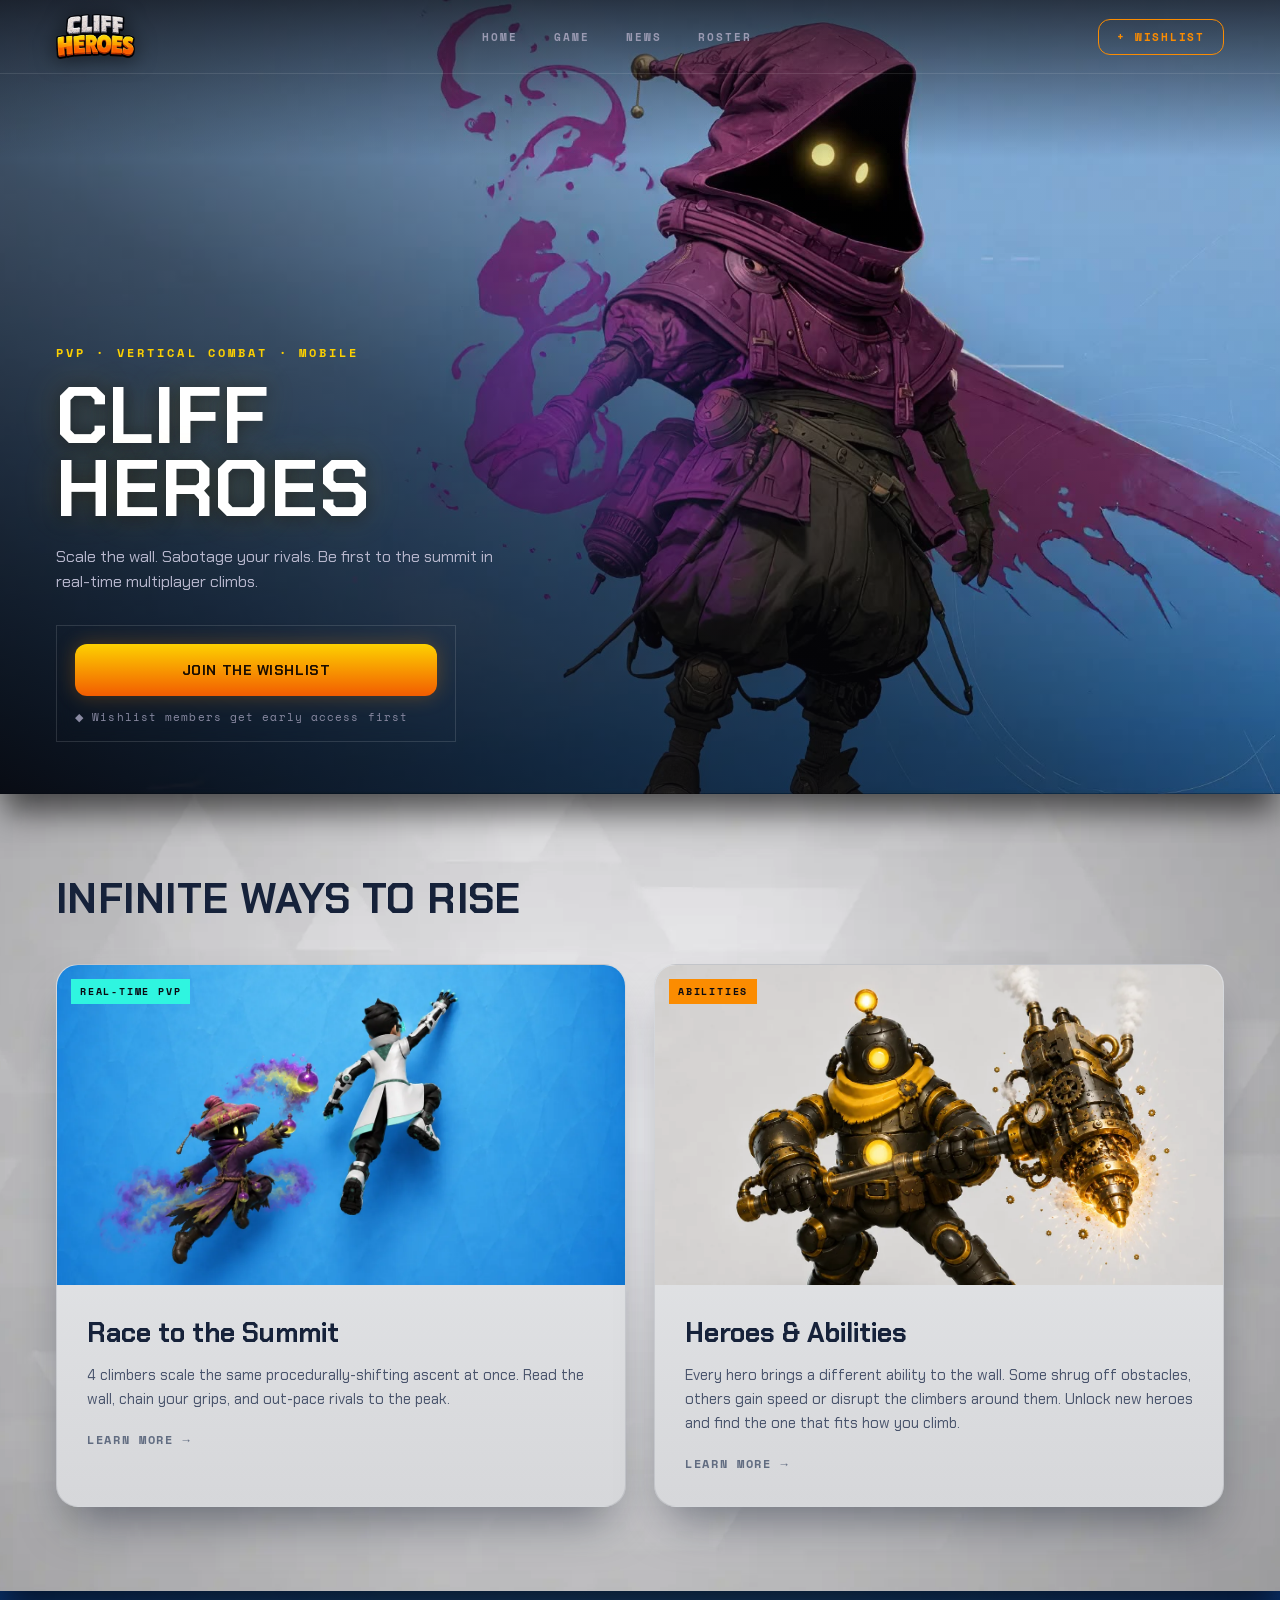
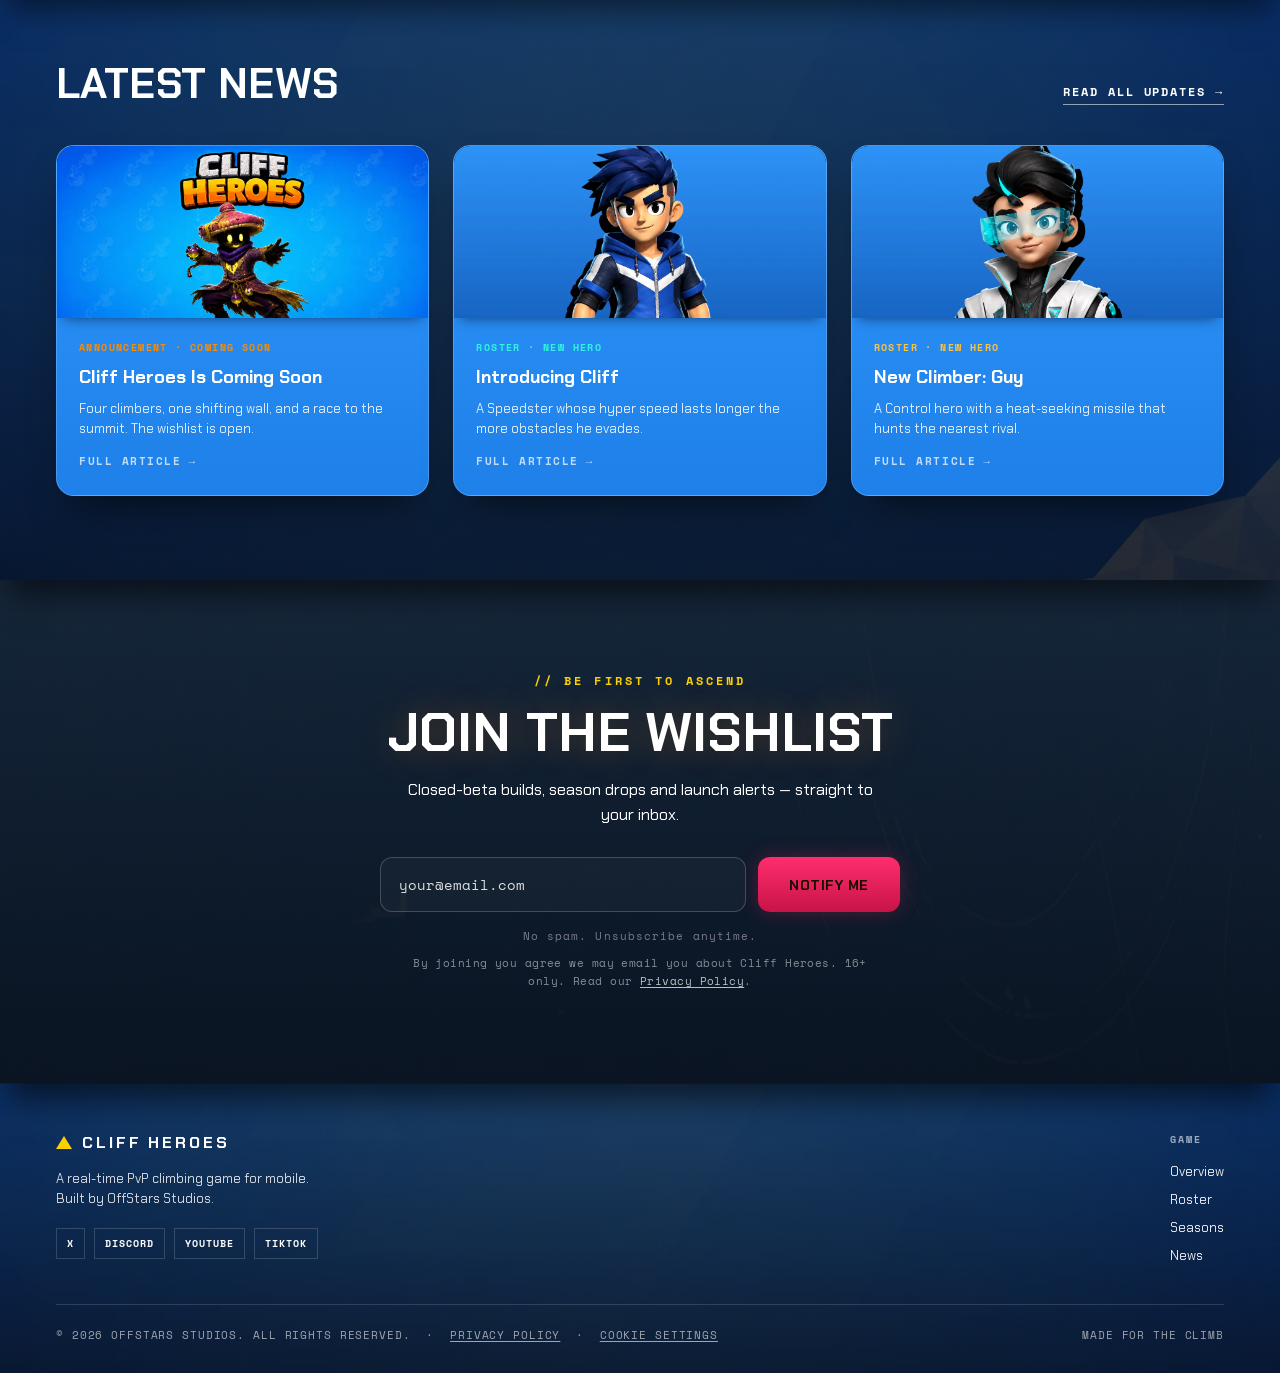
==== commit 2be83bcd: "Self-host the webfonts and drop Google's font hosts from the CSP The stylesheet came from fonts.goog" ====
--- a/index.html
+++ b/index.html
@@ -95,10 +95,12 @@
   <!-- LCP candidate: paint the hero still as early as possible -->
   <link rel="preload" as="image" href="/assets/hero-poster.jpg" fetchpriority="high">
 
-  <link rel="preconnect" href="https://fonts.googleapis.com">
-  <link rel="preconnect" href="https://fonts.gstatic.com" crossorigin>
-  <link href="https://fonts.googleapis.com/css2?family=Chakra+Petch:wght@400;500;600;700&family=Space+Mono:wght@400;700&display=swap" rel="stylesheet">
-  <link rel="stylesheet" href="/css/styles.css?v=25">
+  <!-- Self-hosted webfonts: no third-party request, no IP handed to Google.
+       crossorigin is required even same-origin -- fonts are always fetched in
+       CORS mode, and without it the preload is discarded and refetched. -->
+  <link rel="preload" href="/assets/fonts/chakra-petch-700-latin.woff2" as="font" type="font/woff2" crossorigin>
+  <link rel="stylesheet" href="/css/fonts.css?v=1">
+  <link rel="stylesheet" href="/css/styles.css?v=26">
 </head>
 <body>
 
--- a/css/fonts.css
+++ b/css/fonts.css
@@ -0,0 +1,132 @@
+/* ============================================================
+   Self-hosted webfonts
+
+   Previously pulled from fonts.googleapis.com, which handed every
+   visitor's IP to Google before they had consented to anything. These
+   are the same files Google serves, copied locally: both families are
+   SIL Open Font Licensed, so redistribution is permitted.
+
+   Latin subsets only -- Chakra Petch also ships Thai and Vietnamese,
+   which this site has no use for. unicode-range is preserved, so a
+   browser still only downloads the subset it actually needs.
+   ============================================================ */
+
+/* Chakra Petch 400 - latin-ext */
+@font-face {
+  font-family: 'Chakra Petch';
+  font-style: normal;
+  font-weight: 400;
+  font-display: swap;
+  src: url('/assets/fonts/chakra-petch-400-latin-ext.woff2') format('woff2');
+  unicode-range: U+0100-02BA, U+02BD-02C5, U+02C7-02CC, U+02CE-02D7, U+02DD-02FF, U+0304, U+0308, U+0329, U+1D00-1DBF, U+1E00-1E9F, U+1EF2-1EFF, U+2020, U+20A0-20AB, U+20AD-20C0, U+2113, U+2C60-2C7F, U+A720-A7FF;
+}
+
+/* Chakra Petch 400 - latin */
+@font-face {
+  font-family: 'Chakra Petch';
+  font-style: normal;
+  font-weight: 400;
+  font-display: swap;
+  src: url('/assets/fonts/chakra-petch-400-latin.woff2') format('woff2');
+  unicode-range: U+0000-00FF, U+0131, U+0152-0153, U+02BB-02BC, U+02C6, U+02DA, U+02DC, U+0304, U+0308, U+0329, U+2000-206F, U+20AC, U+2122, U+2191, U+2193, U+2212, U+2215, U+FEFF, U+FFFD;
+}
+
+/* Chakra Petch 500 - latin-ext */
+@font-face {
+  font-family: 'Chakra Petch';
+  font-style: normal;
+  font-weight: 500;
+  font-display: swap;
+  src: url('/assets/fonts/chakra-petch-500-latin-ext.woff2') format('woff2');
+  unicode-range: U+0100-02BA, U+02BD-02C5, U+02C7-02CC, U+02CE-02D7, U+02DD-02FF, U+0304, U+0308, U+0329, U+1D00-1DBF, U+1E00-1E9F, U+1EF2-1EFF, U+2020, U+20A0-20AB, U+20AD-20C0, U+2113, U+2C60-2C7F, U+A720-A7FF;
+}
+
+/* Chakra Petch 500 - latin */
+@font-face {
+  font-family: 'Chakra Petch';
+  font-style: normal;
+  font-weight: 500;
+  font-display: swap;
+  src: url('/assets/fonts/chakra-petch-500-latin.woff2') format('woff2');
+  unicode-range: U+0000-00FF, U+0131, U+0152-0153, U+02BB-02BC, U+02C6, U+02DA, U+02DC, U+0304, U+0308, U+0329, U+2000-206F, U+20AC, U+2122, U+2191, U+2193, U+2212, U+2215, U+FEFF, U+FFFD;
+}
+
+/* Chakra Petch 600 - latin-ext */
+@font-face {
+  font-family: 'Chakra Petch';
+  font-style: normal;
+  font-weight: 600;
+  font-display: swap;
+  src: url('/assets/fonts/chakra-petch-600-latin-ext.woff2') format('woff2');
+  unicode-range: U+0100-02BA, U+02BD-02C5, U+02C7-02CC, U+02CE-02D7, U+02DD-02FF, U+0304, U+0308, U+0329, U+1D00-1DBF, U+1E00-1E9F, U+1EF2-1EFF, U+2020, U+20A0-20AB, U+20AD-20C0, U+2113, U+2C60-2C7F, U+A720-A7FF;
+}
+
+/* Chakra Petch 600 - latin */
+@font-face {
+  font-family: 'Chakra Petch';
+  font-style: normal;
+  font-weight: 600;
+  font-display: swap;
+  src: url('/assets/fonts/chakra-petch-600-latin.woff2') format('woff2');
+  unicode-range: U+0000-00FF, U+0131, U+0152-0153, U+02BB-02BC, U+02C6, U+02DA, U+02DC, U+0304, U+0308, U+0329, U+2000-206F, U+20AC, U+2122, U+2191, U+2193, U+2212, U+2215, U+FEFF, U+FFFD;
+}
+
+/* Chakra Petch 700 - latin-ext */
+@font-face {
+  font-family: 'Chakra Petch';
+  font-style: normal;
+  font-weight: 700;
+  font-display: swap;
+  src: url('/assets/fonts/chakra-petch-700-latin-ext.woff2') format('woff2');
+  unicode-range: U+0100-02BA, U+02BD-02C5, U+02C7-02CC, U+02CE-02D7, U+02DD-02FF, U+0304, U+0308, U+0329, U+1D00-1DBF, U+1E00-1E9F, U+1EF2-1EFF, U+2020, U+20A0-20AB, U+20AD-20C0, U+2113, U+2C60-2C7F, U+A720-A7FF;
+}
+
+/* Chakra Petch 700 - latin */
+@font-face {
+  font-family: 'Chakra Petch';
+  font-style: normal;
+  font-weight: 700;
+  font-display: swap;
+  src: url('/assets/fonts/chakra-petch-700-latin.woff2') format('woff2');
+  unicode-range: U+0000-00FF, U+0131, U+0152-0153, U+02BB-02BC, U+02C6, U+02DA, U+02DC, U+0304, U+0308, U+0329, U+2000-206F, U+20AC, U+2122, U+2191, U+2193, U+2212, U+2215, U+FEFF, U+FFFD;
+}
+
+/* Space Mono 400 - latin-ext */
+@font-face {
+  font-family: 'Space Mono';
+  font-style: normal;
+  font-weight: 400;
+  font-display: swap;
+  src: url('/assets/fonts/space-mono-400-latin-ext.woff2') format('woff2');
+  unicode-range: U+0100-02BA, U+02BD-02C5, U+02C7-02CC, U+02CE-02D7, U+02DD-02FF, U+0304, U+0308, U+0329, U+1D00-1DBF, U+1E00-1E9F, U+1EF2-1EFF, U+2020, U+20A0-20AB, U+20AD-20C0, U+2113, U+2C60-2C7F, U+A720-A7FF;
+}
+
+/* Space Mono 400 - latin */
+@font-face {
+  font-family: 'Space Mono';
+  font-style: normal;
+  font-weight: 400;
+  font-display: swap;
+  src: url('/assets/fonts/space-mono-400-latin.woff2') format('woff2');
+  unicode-range: U+0000-00FF, U+0131, U+0152-0153, U+02BB-02BC, U+02C6, U+02DA, U+02DC, U+0304, U+0308, U+0329, U+2000-206F, U+20AC, U+2122, U+2191, U+2193, U+2212, U+2215, U+FEFF, U+FFFD;
+}
+
+/* Space Mono 700 - latin-ext */
+@font-face {
+  font-family: 'Space Mono';
+  font-style: normal;
+  font-weight: 700;
+  font-display: swap;
+  src: url('/assets/fonts/space-mono-700-latin-ext.woff2') format('woff2');
+  unicode-range: U+0100-02BA, U+02BD-02C5, U+02C7-02CC, U+02CE-02D7, U+02DD-02FF, U+0304, U+0308, U+0329, U+1D00-1DBF, U+1E00-1E9F, U+1EF2-1EFF, U+2020, U+20A0-20AB, U+20AD-20C0, U+2113, U+2C60-2C7F, U+A720-A7FF;
+}
+
+/* Space Mono 700 - latin */
+@font-face {
+  font-family: 'Space Mono';
+  font-style: normal;
+  font-weight: 700;
+  font-display: swap;
+  src: url('/assets/fonts/space-mono-700-latin.woff2') format('woff2');
+  unicode-range: U+0000-00FF, U+0131, U+0152-0153, U+02BB-02BC, U+02C6, U+02DA, U+02DC, U+0304, U+0308, U+0329, U+2000-206F, U+20AC, U+2122, U+2191, U+2193, U+2212, U+2215, U+FEFF, U+FFFD;
+}
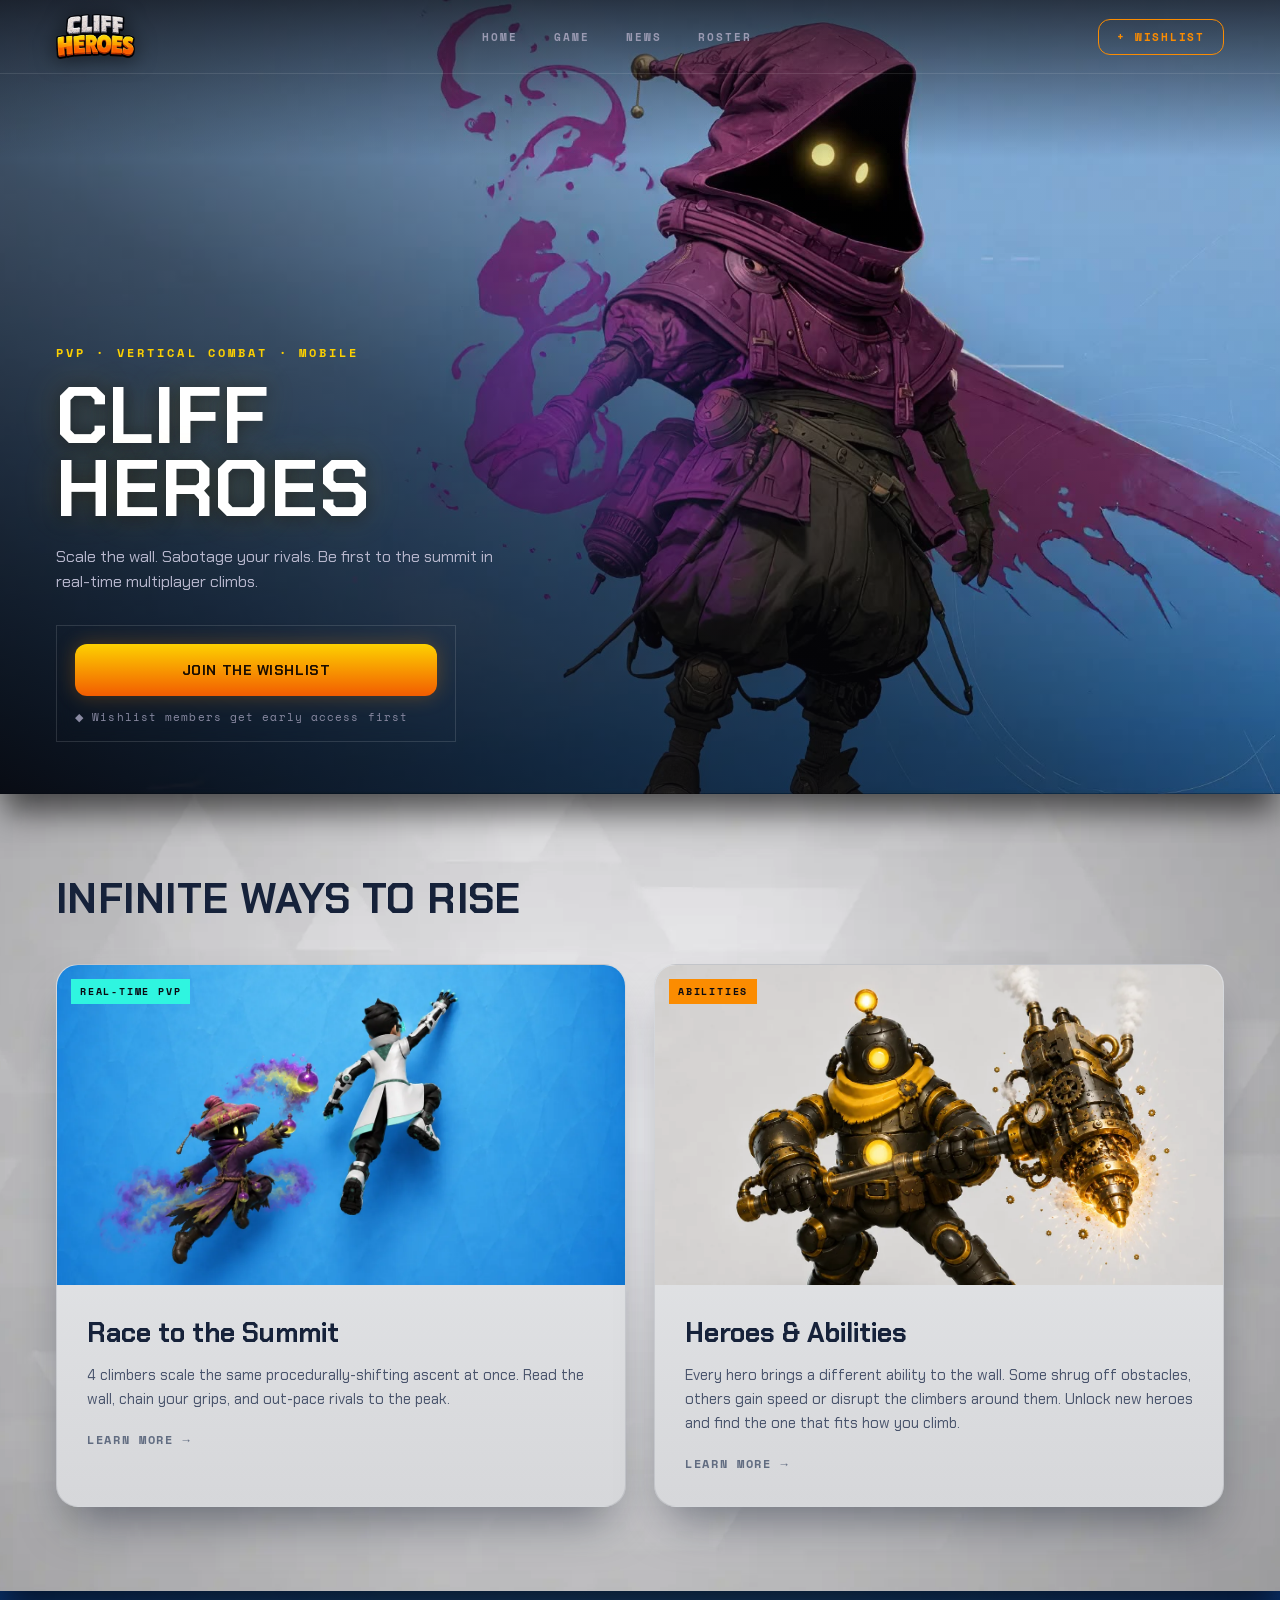
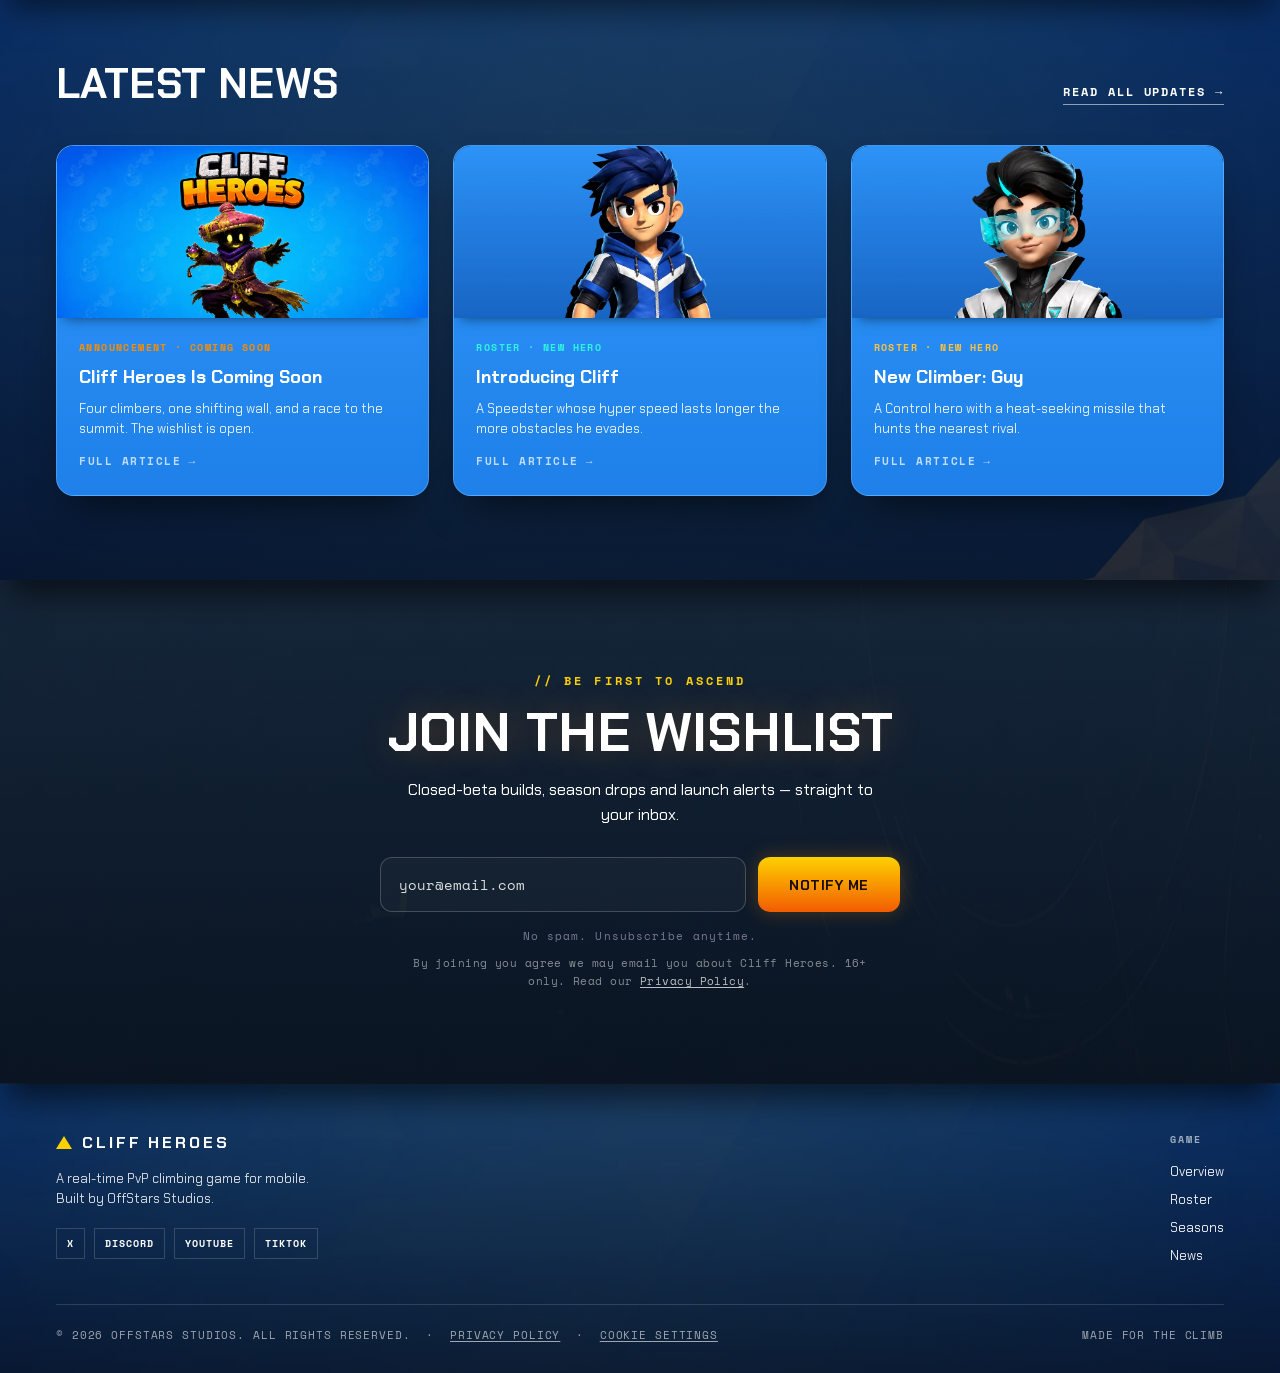
==== commit 2c828c4a: "Add a double opt-in path, dormant until the Brevo template id is set Wires up Brevo's /v3/contacts/d" ====
--- a/index.html
+++ b/index.html
@@ -100,7 +100,7 @@
        CORS mode, and without it the preload is discarded and refetched. -->
   <link rel="preload" href="/assets/fonts/chakra-petch-700-latin.woff2" as="font" type="font/woff2" crossorigin>
   <link rel="stylesheet" href="/css/fonts.css?v=1">
-  <link rel="stylesheet" href="/css/styles.css?v=26">
+  <link rel="stylesheet" href="/css/styles.css?v=27">
 </head>
 <body>
 
@@ -305,6 +305,6 @@
 
   <script src="/js/consent.js?v=1"></script>
   <script src="/js/news-data.js?v=6"></script>
-  <script src="/js/main.js?v=19"></script>
+  <script src="/js/main.js?v=20"></script>
 </body>
 </html>
--- a/css/styles.css
+++ b/css/styles.css
@@ -1404,3 +1404,7 @@
   cursor: pointer;
 }
 .legal__inline-btn:hover { color: var(--primary-top); }
+
+/* Confirmation landing page (/confirmed) */
+.confirmed__actions { margin-top: 30px !important; }
+.confirmed__actions .btn { text-decoration: none; }
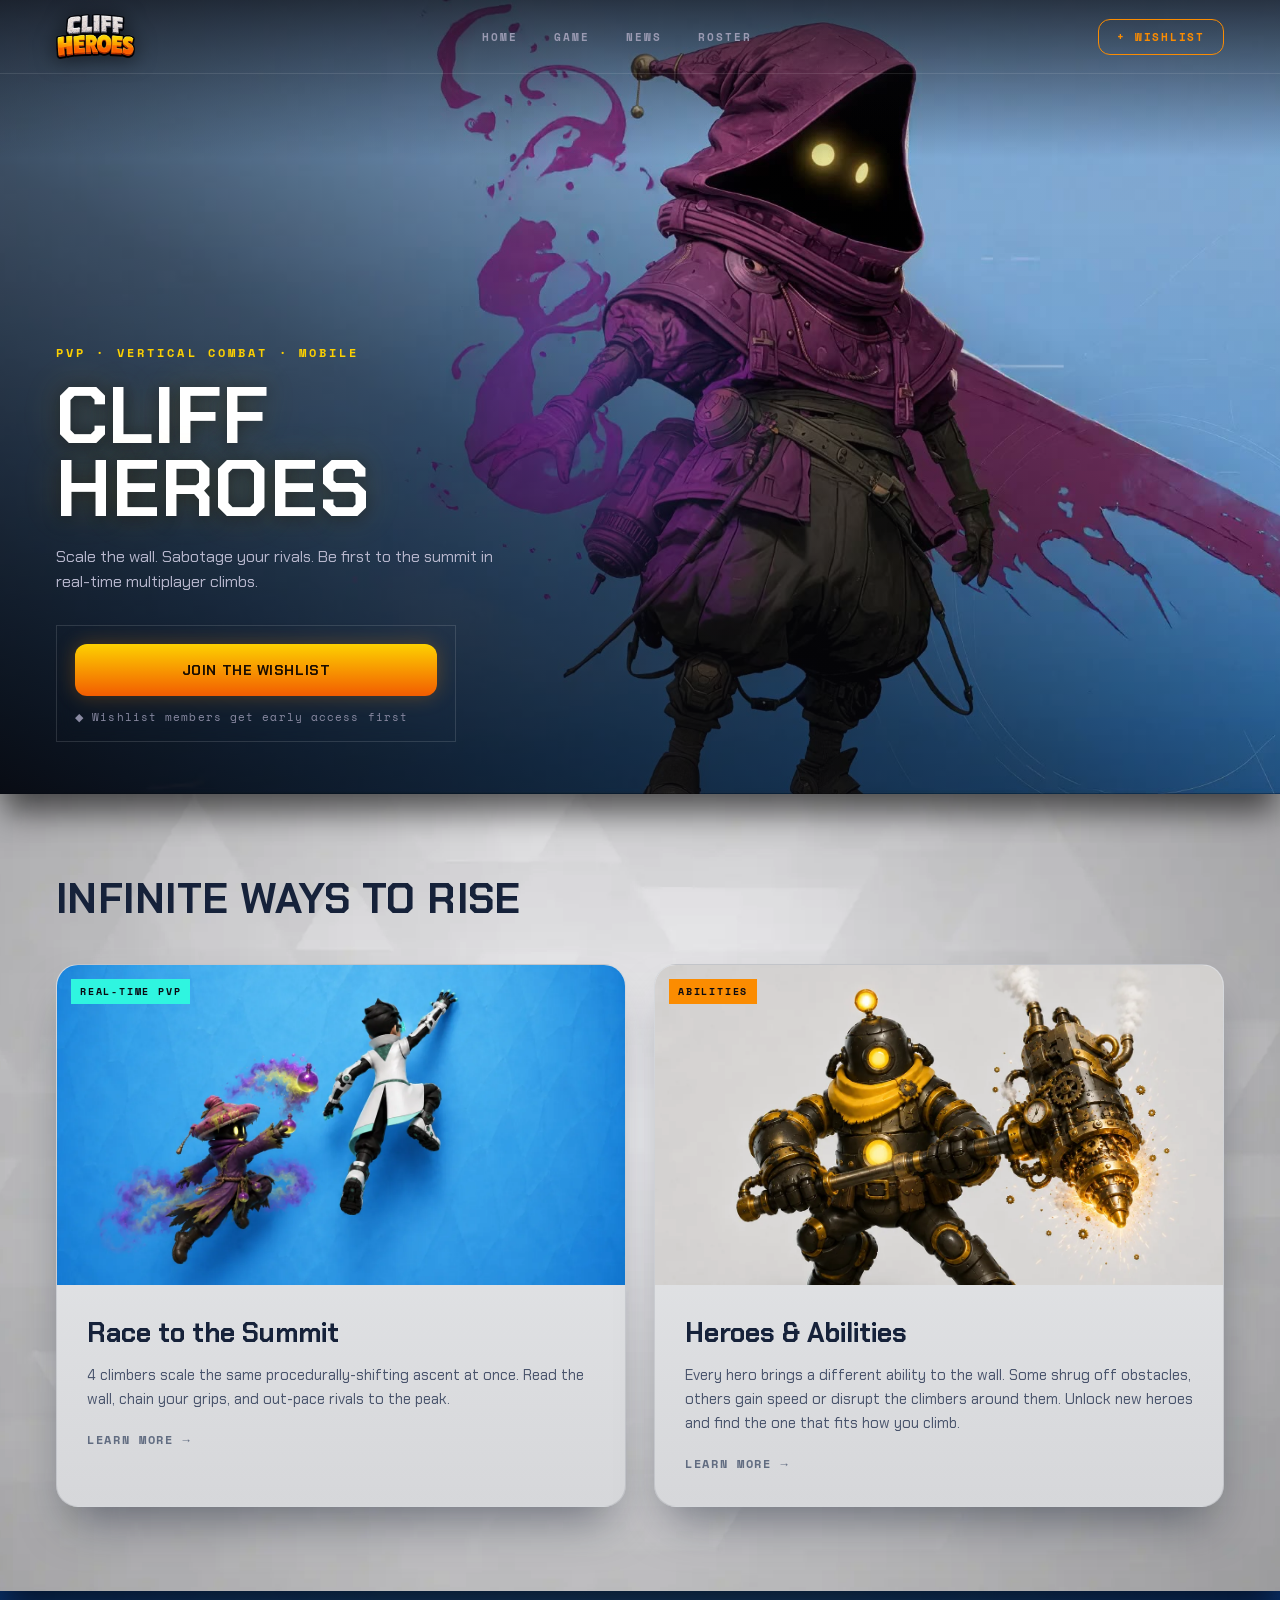
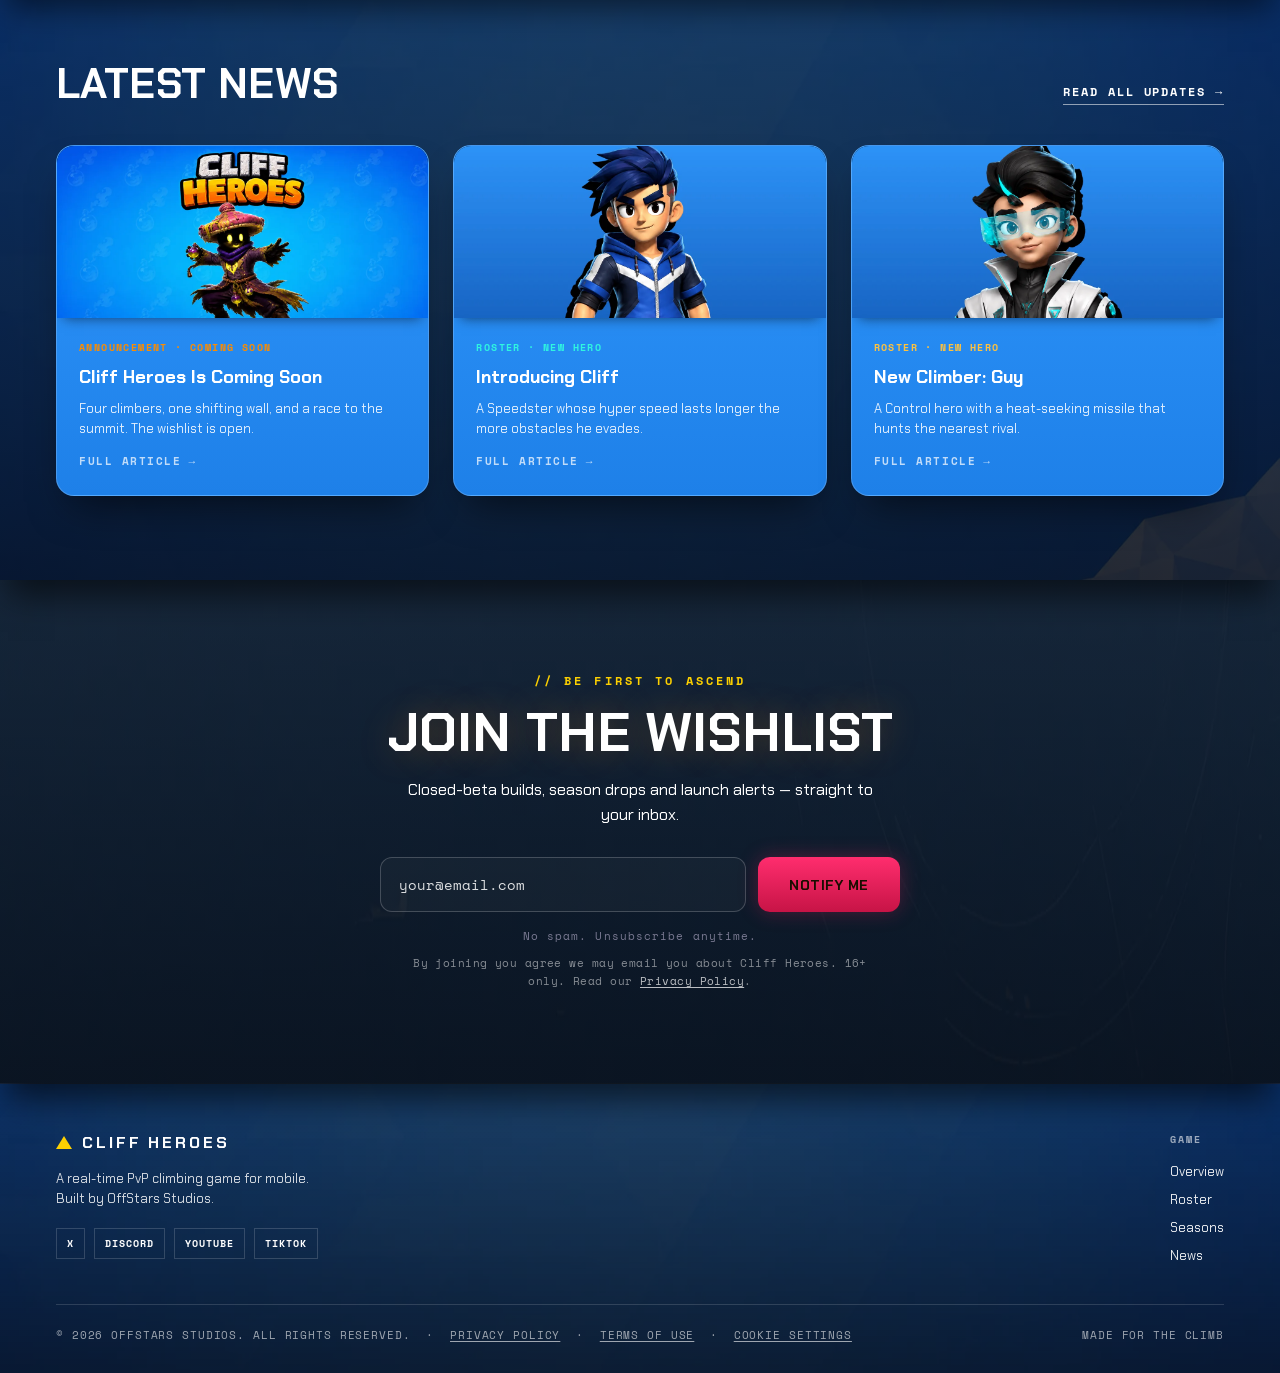
==== commit 74f7f2a8: "Add a terms of use page and name the entity in the privacy policy Terms modelled on the shape of a g" ====
--- a/index.html
+++ b/index.html
@@ -100,7 +100,7 @@
        CORS mode, and without it the preload is discarded and refetched. -->
   <link rel="preload" href="/assets/fonts/chakra-petch-700-latin.woff2" as="font" type="font/woff2" crossorigin>
   <link rel="stylesheet" href="/css/fonts.css?v=1">
-  <link rel="stylesheet" href="/css/styles.css?v=27">
+  <link rel="stylesheet" href="/css/styles.css?v=28">
 </head>
 <body>
 
@@ -297,7 +297,7 @@
         </nav>
       </div>
       <div class="footer__bar">
-        <span>© 2026 OFFSTARS STUDIOS. ALL RIGHTS RESERVED. &nbsp;&middot;&nbsp; <a class="footer__legal" href="/privacy">PRIVACY POLICY</a> &nbsp;&middot;&nbsp; <button class="footer__legal footer__legal--btn" type="button" data-consent-settings>COOKIE SETTINGS</button></span>
+        <span>© 2026 OFFSTARS STUDIOS. ALL RIGHTS RESERVED. &nbsp;&middot;&nbsp; <a class="footer__legal" href="/privacy">PRIVACY POLICY</a> &nbsp;&middot;&nbsp; <a class="footer__legal" href="/terms">TERMS OF USE</a> &nbsp;&middot;&nbsp; <button class="footer__legal footer__legal--btn" type="button" data-consent-settings>COOKIE SETTINGS</button></span>
         <span>MADE FOR THE CLIMB</span>
       </div>
     </div>
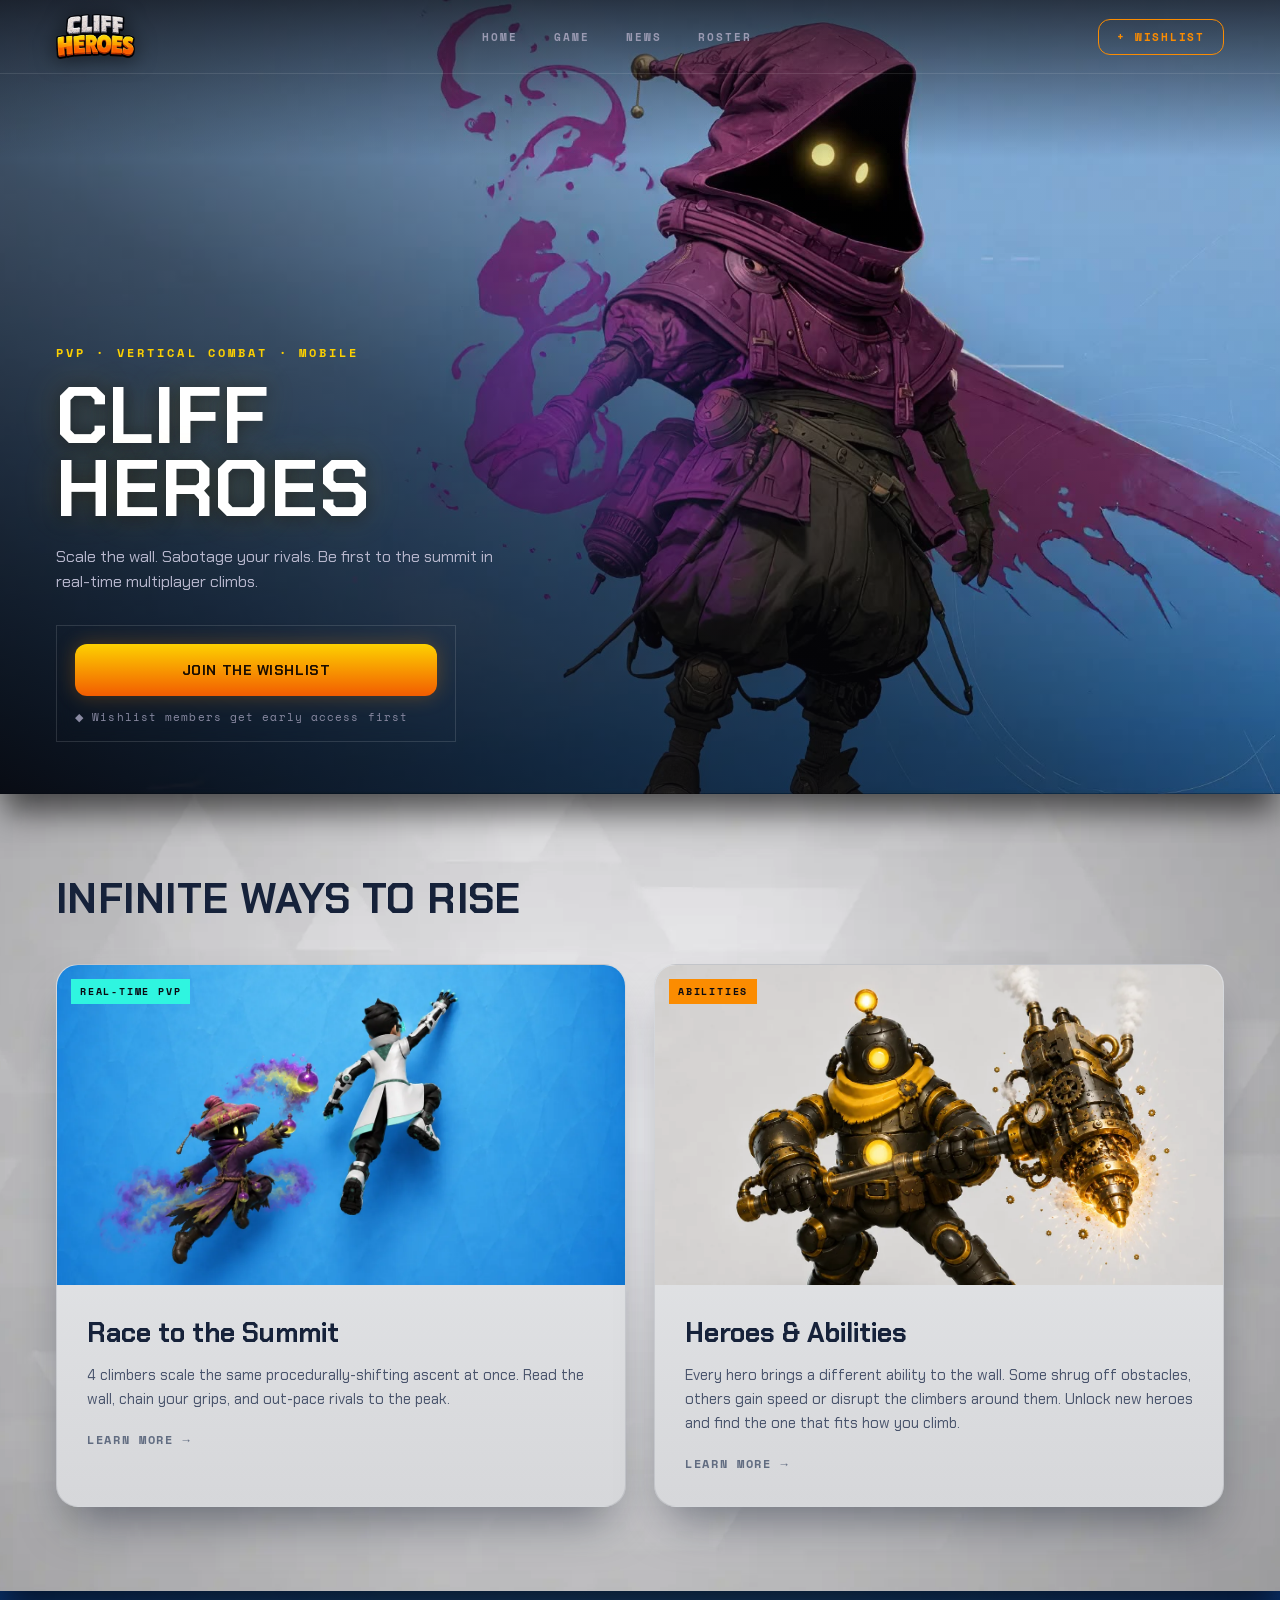
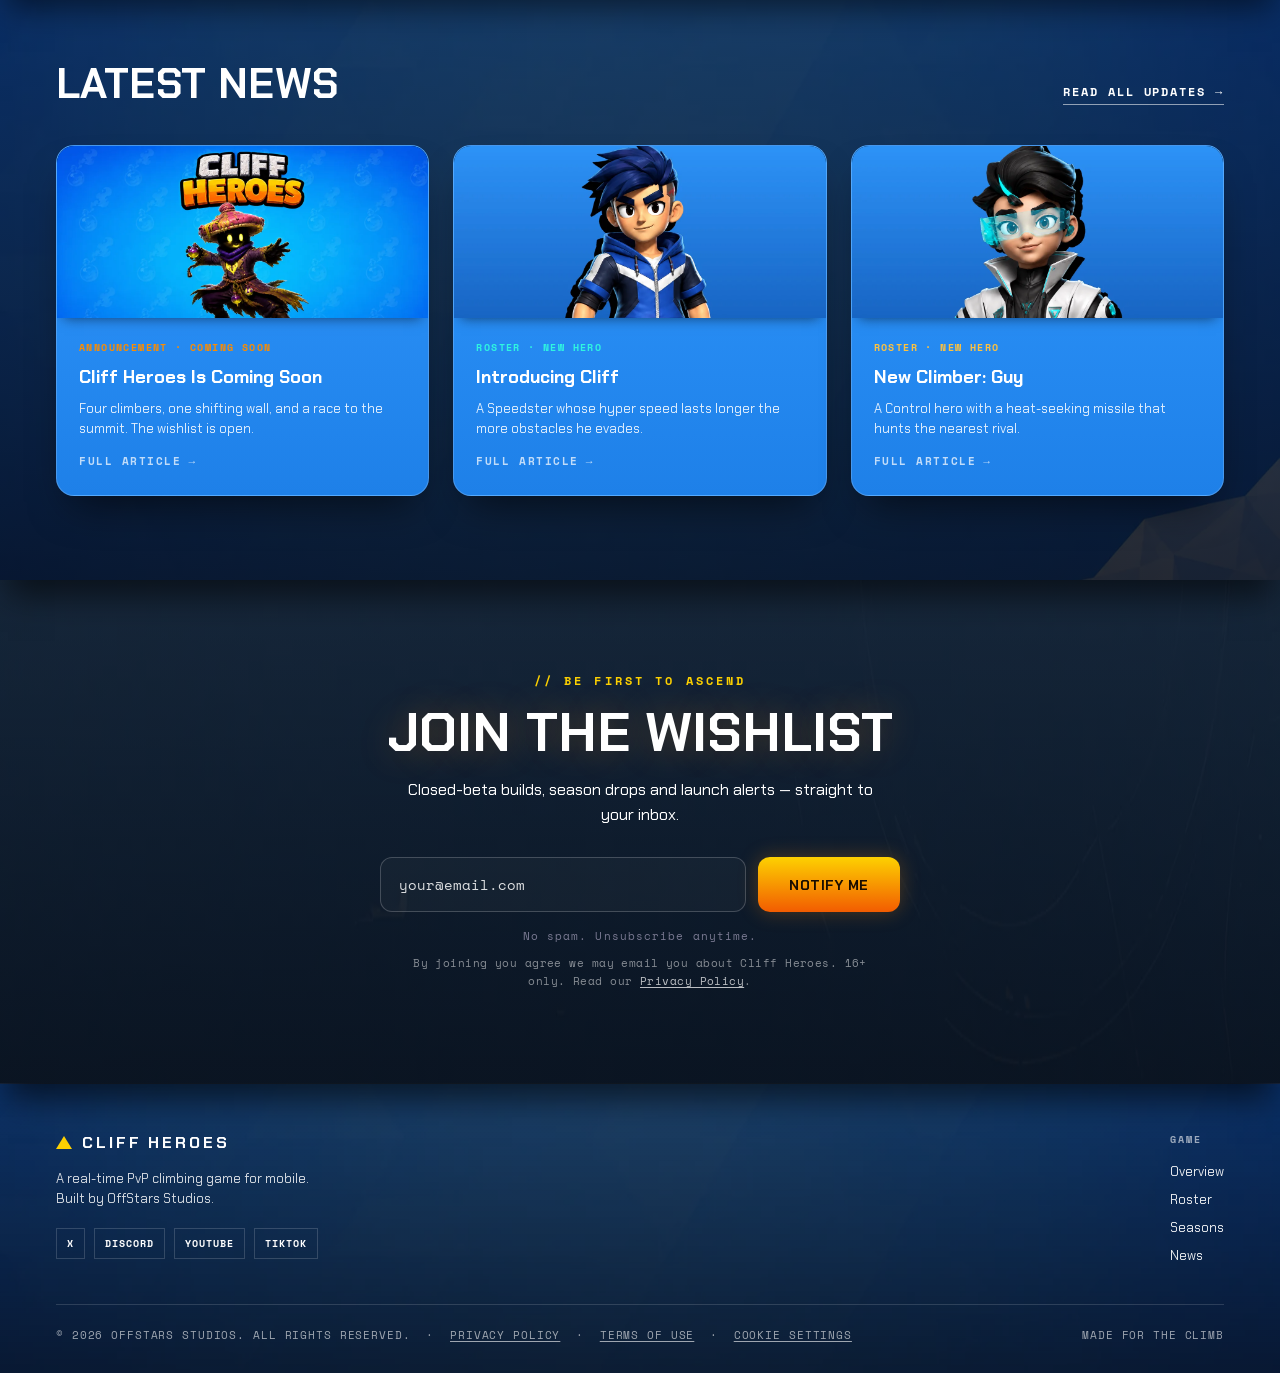
==== commit 055552bd: "Tell people who are already subscribed, instead of re-subscribing them Looks the contact up in Brevo" ====
--- a/index.html
+++ b/index.html
@@ -100,7 +100,7 @@
        CORS mode, and without it the preload is discarded and refetched. -->
   <link rel="preload" href="/assets/fonts/chakra-petch-700-latin.woff2" as="font" type="font/woff2" crossorigin>
   <link rel="stylesheet" href="/css/fonts.css?v=1">
-  <link rel="stylesheet" href="/css/styles.css?v=28">
+  <link rel="stylesheet" href="/css/styles.css?v=29">
 </head>
 <body>
 
@@ -305,6 +305,6 @@
 
   <script src="/js/consent.js?v=1"></script>
   <script src="/js/news-data.js?v=6"></script>
-  <script src="/js/main.js?v=20"></script>
+  <script src="/js/main.js?v=22"></script>
 </body>
 </html>
--- a/css/styles.css
+++ b/css/styles.css
@@ -1408,3 +1408,23 @@
 /* Confirmation landing page (/confirmed) */
 .confirmed__actions { margin-top: 30px !important; }
 .confirmed__actions .btn { text-decoration: none; }
+
+/* "Did you mean ...?" typo correction under the wishlist form */
+.wishlist__suggest {
+  margin: 10px 0 0;
+  font: 400 12px var(--font-mono);
+  color: rgba(255,255,255,.8);
+}
+.wishlist__suggest[hidden] { display: none; }
+.wishlist__suggest-btn {
+  background: none;
+  border: 0;
+  padding: 0 2px;
+  font: 700 12px var(--font-mono);
+  color: var(--yellow);
+  text-decoration: underline;
+  text-underline-offset: 3px;
+  cursor: pointer;
+}
+.wishlist__suggest-btn:hover { color: #fff; }
+.wishlist__suggest-btn:focus-visible { outline: 2px solid var(--yellow); outline-offset: 2px; }
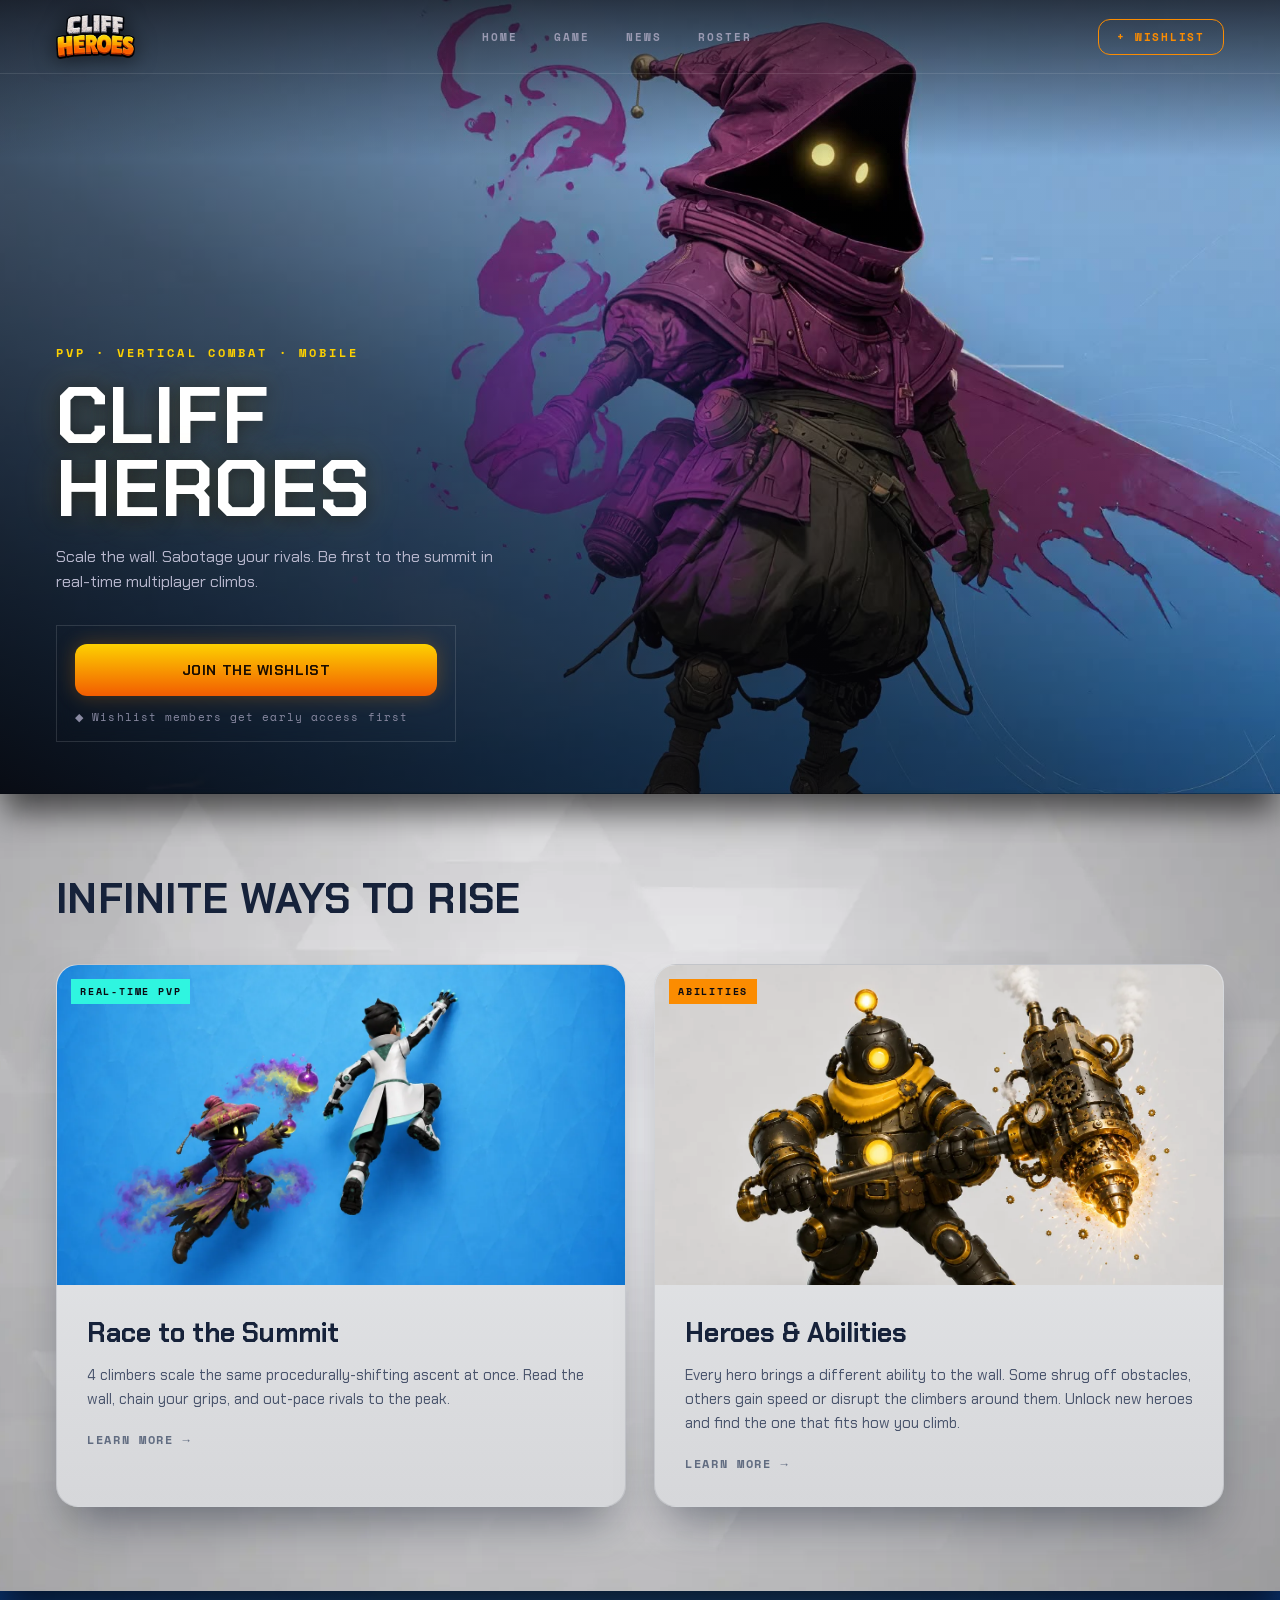
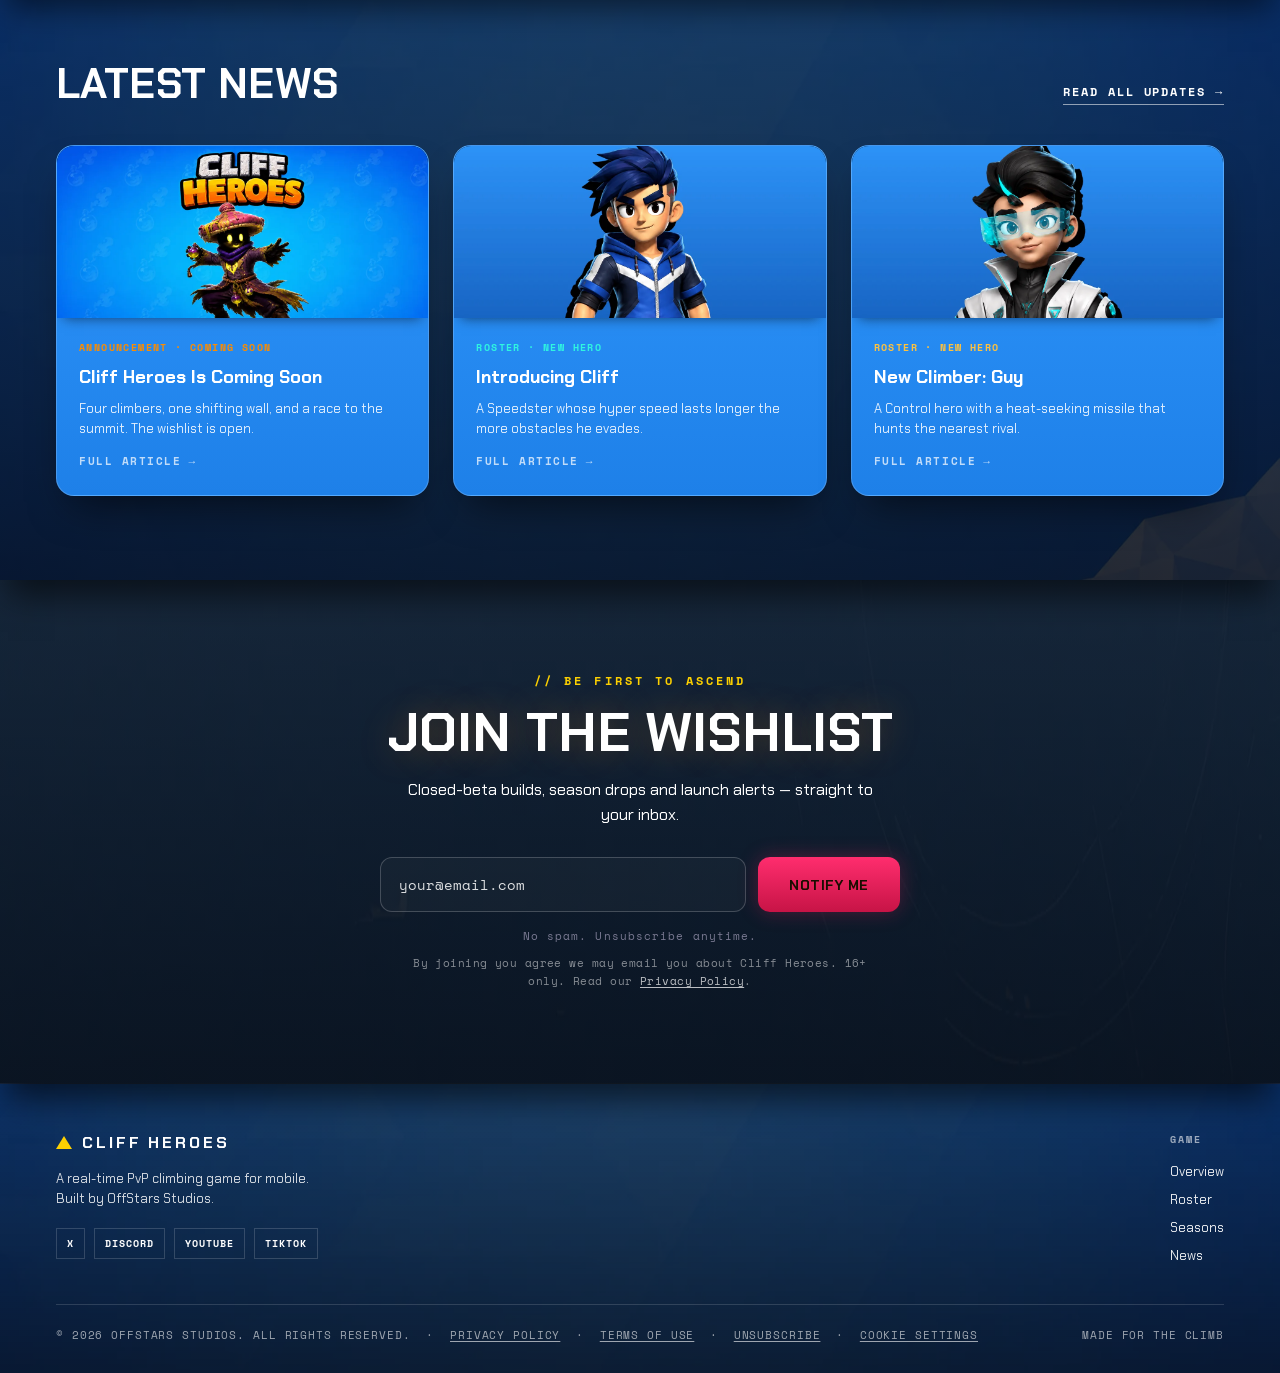
==== commit 3cb483e6: "Add a self-serve unsubscribe route, and sign-off art on the email and page Brevo puts an unsubscribe" ====
--- a/index.html
+++ b/index.html
@@ -100,7 +100,7 @@
        CORS mode, and without it the preload is discarded and refetched. -->
   <link rel="preload" href="/assets/fonts/chakra-petch-700-latin.woff2" as="font" type="font/woff2" crossorigin>
   <link rel="stylesheet" href="/css/fonts.css?v=1">
-  <link rel="stylesheet" href="/css/styles.css?v=29">
+  <link rel="stylesheet" href="/css/styles.css?v=30">
 </head>
 <body>
 
@@ -297,7 +297,7 @@
         </nav>
       </div>
       <div class="footer__bar">
-        <span>© 2026 OFFSTARS STUDIOS. ALL RIGHTS RESERVED. &nbsp;&middot;&nbsp; <a class="footer__legal" href="/privacy">PRIVACY POLICY</a> &nbsp;&middot;&nbsp; <a class="footer__legal" href="/terms">TERMS OF USE</a> &nbsp;&middot;&nbsp; <button class="footer__legal footer__legal--btn" type="button" data-consent-settings>COOKIE SETTINGS</button></span>
+        <span>© 2026 OFFSTARS STUDIOS. ALL RIGHTS RESERVED. &nbsp;&middot;&nbsp; <a class="footer__legal" href="/privacy">PRIVACY POLICY</a> &nbsp;&middot;&nbsp; <a class="footer__legal" href="/terms">TERMS OF USE</a> &nbsp;&middot;&nbsp; <a class="footer__legal" href="/unsubscribe">UNSUBSCRIBE</a> &nbsp;&middot;&nbsp; <button class="footer__legal footer__legal--btn" type="button" data-consent-settings>COOKIE SETTINGS</button></span>
         <span>MADE FOR THE CLIMB</span>
       </div>
     </div>
--- a/css/styles.css
+++ b/css/styles.css
@@ -1428,3 +1428,61 @@
 }
 .wishlist__suggest-btn:hover { color: #fff; }
 .wishlist__suggest-btn:focus-visible { outline: 2px solid var(--yellow); outline-offset: 2px; }
+
+/* ---------- /confirmed sign-off art ---------- */
+.confirmed__art {
+  display: block;
+  width: 100%;
+  max-width: 440px;
+  height: auto;
+  margin: 34px auto 0;
+}
+.confirmed__optout {
+  margin-top: 18px !important;
+  text-align: center;
+  font: 400 13px var(--font-mono);
+  color: var(--ink-faint);
+}
+
+/* ---------- /unsubscribe form ---------- */
+.unsub__form {
+  display: flex;
+  flex-wrap: wrap;
+  gap: 10px;
+  margin-top: 28px;
+}
+.unsub__label {
+  flex: 0 0 100%;
+  font: 700 11px var(--font-mono);
+  letter-spacing: .16em;
+  color: var(--text-mut);
+}
+.unsub__input {
+  flex: 1 1 240px;
+  min-width: 0;
+  padding: 15px 16px;
+  border-radius: 12px;
+  border: 1px solid rgba(255,255,255,.18);
+  background: rgba(255,255,255,.04);
+  color: var(--text-light);
+  font: 400 15px var(--font-display);
+}
+.unsub__input::placeholder { color: #6a6a80; }
+.unsub__input:focus-visible {
+  outline: 2px solid var(--yellow);
+  outline-offset: 2px;
+  border-color: transparent;
+}
+.unsub__submit { flex: 0 0 auto; justify-content: center; }
+.unsub__note {
+  margin: 14px 0 0;
+  min-height: 20px;
+  font: 400 13px var(--font-mono);
+  color: var(--ink-faint);
+}
+.unsub__note--ok  { color: var(--teal); }
+.unsub__note--err { color: #ff8080; }
+
+@media (max-width: 600px) {
+  .unsub__input, .unsub__submit { flex: 1 1 100%; }
+}
